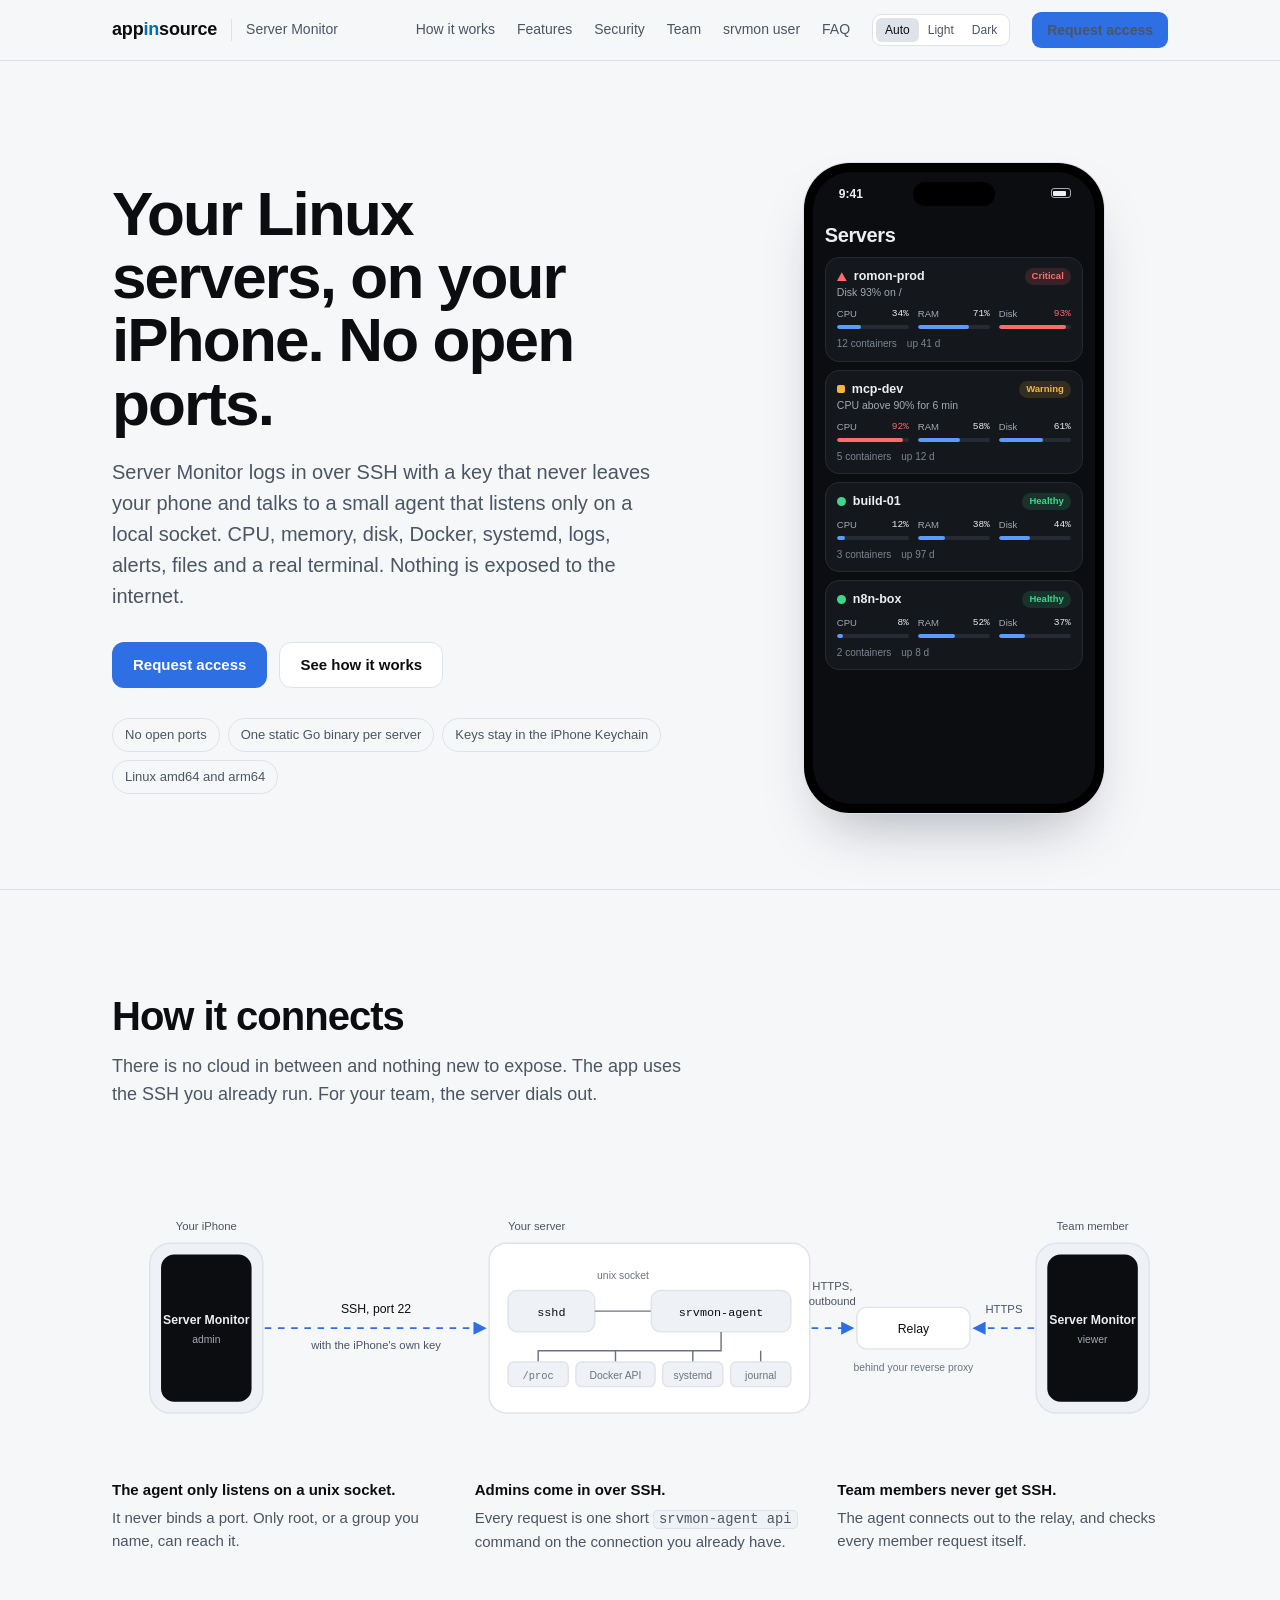
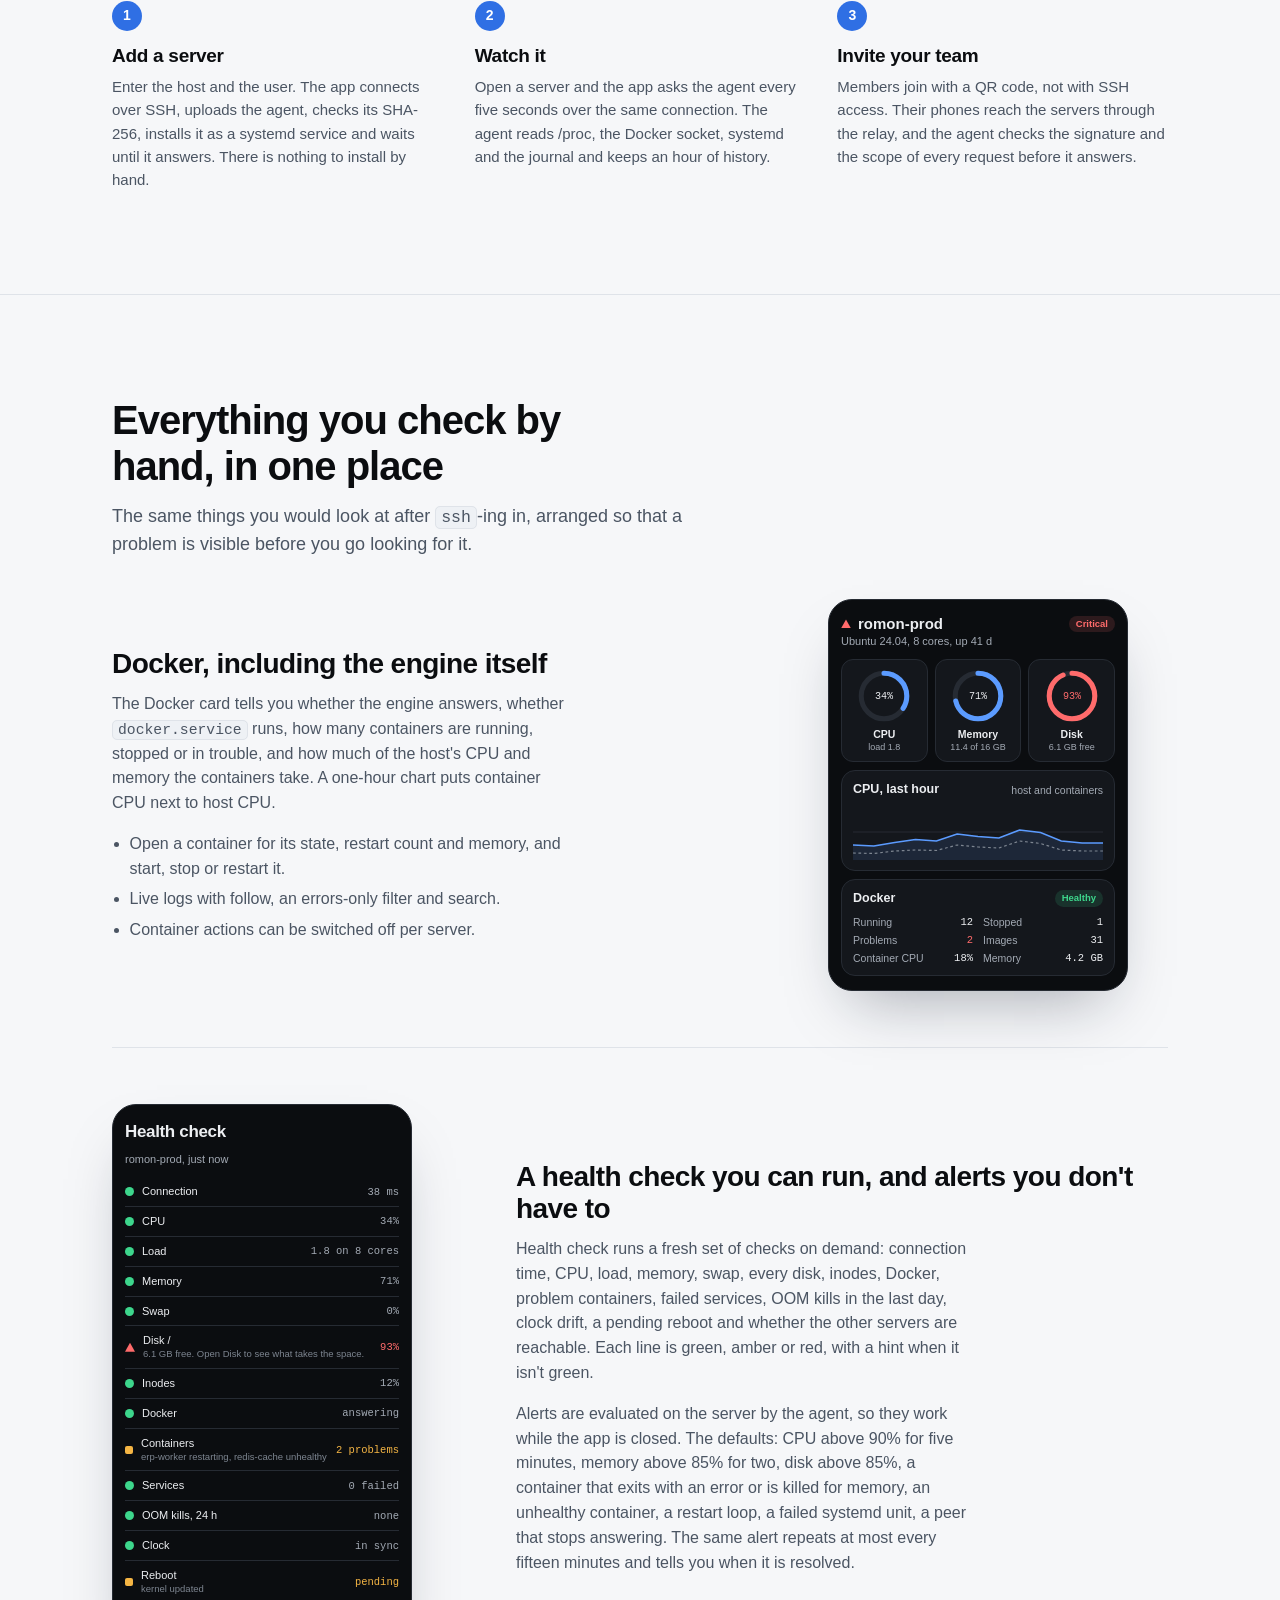
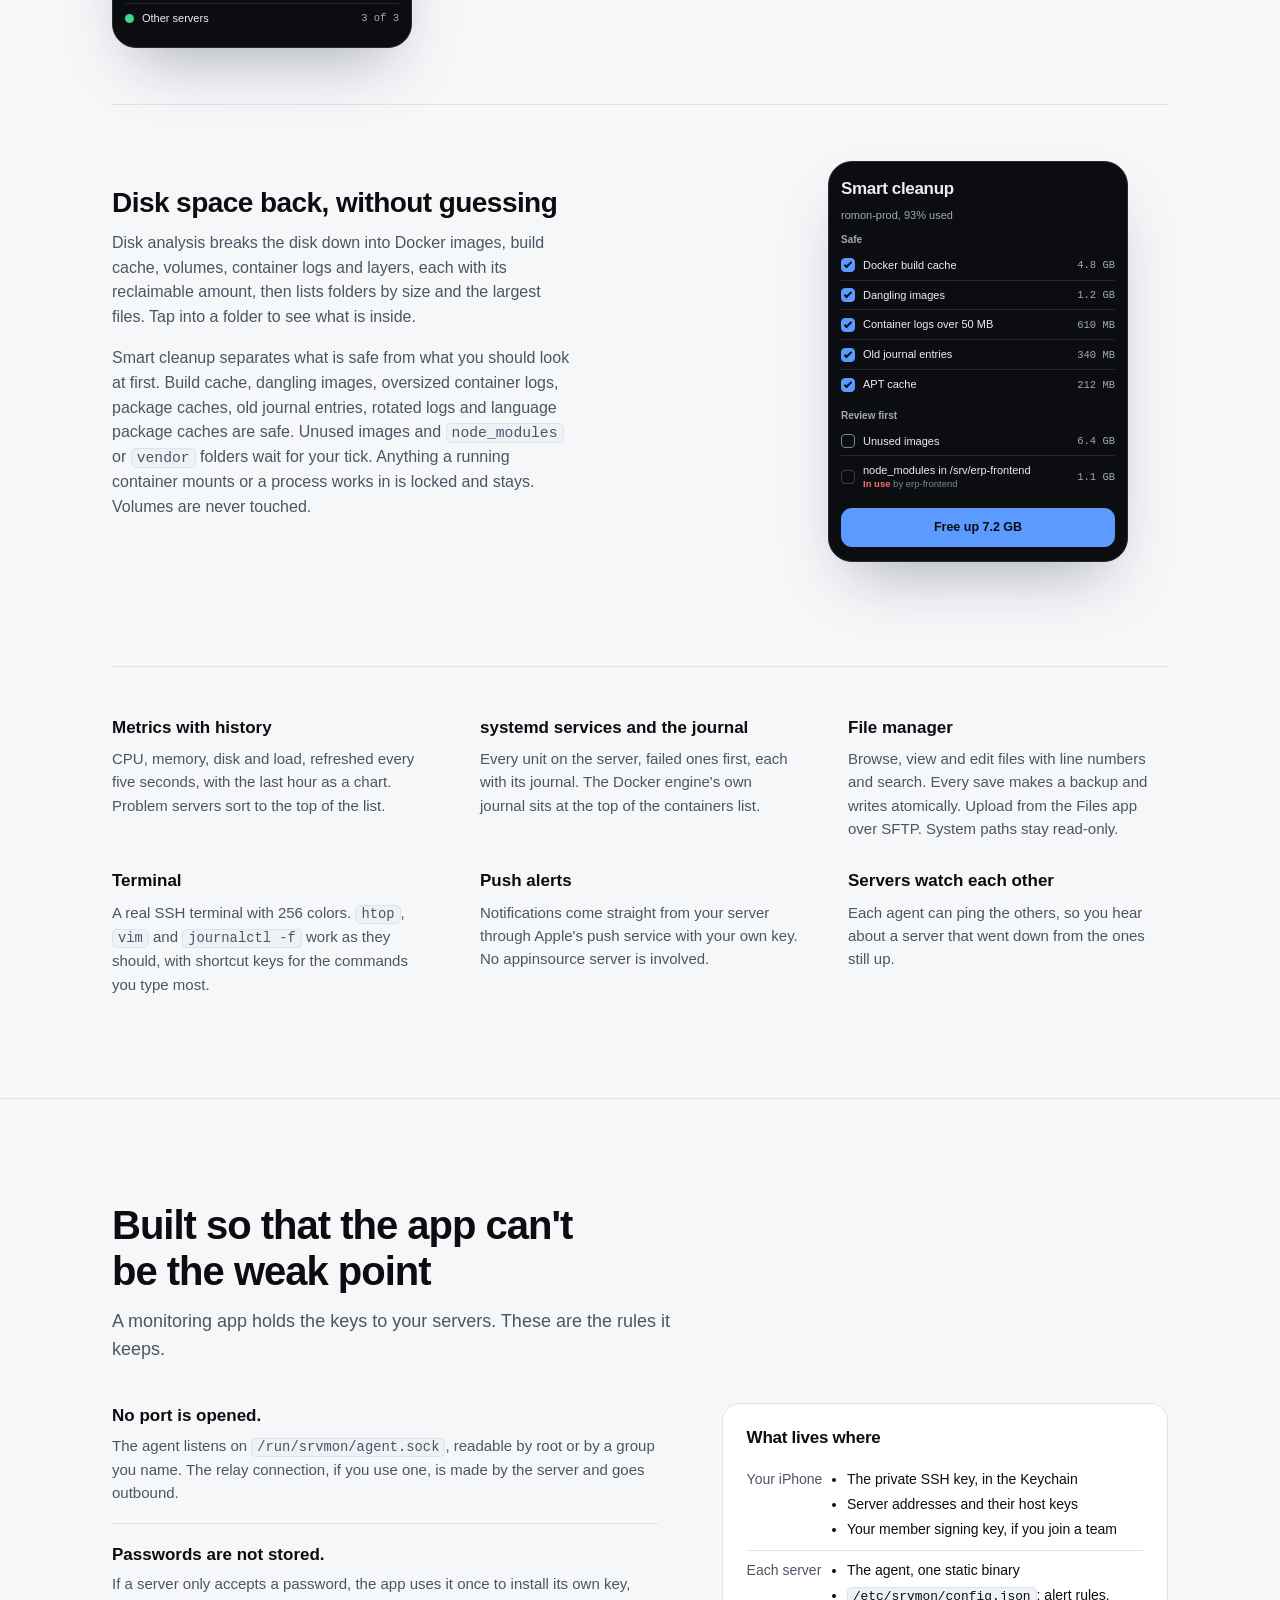
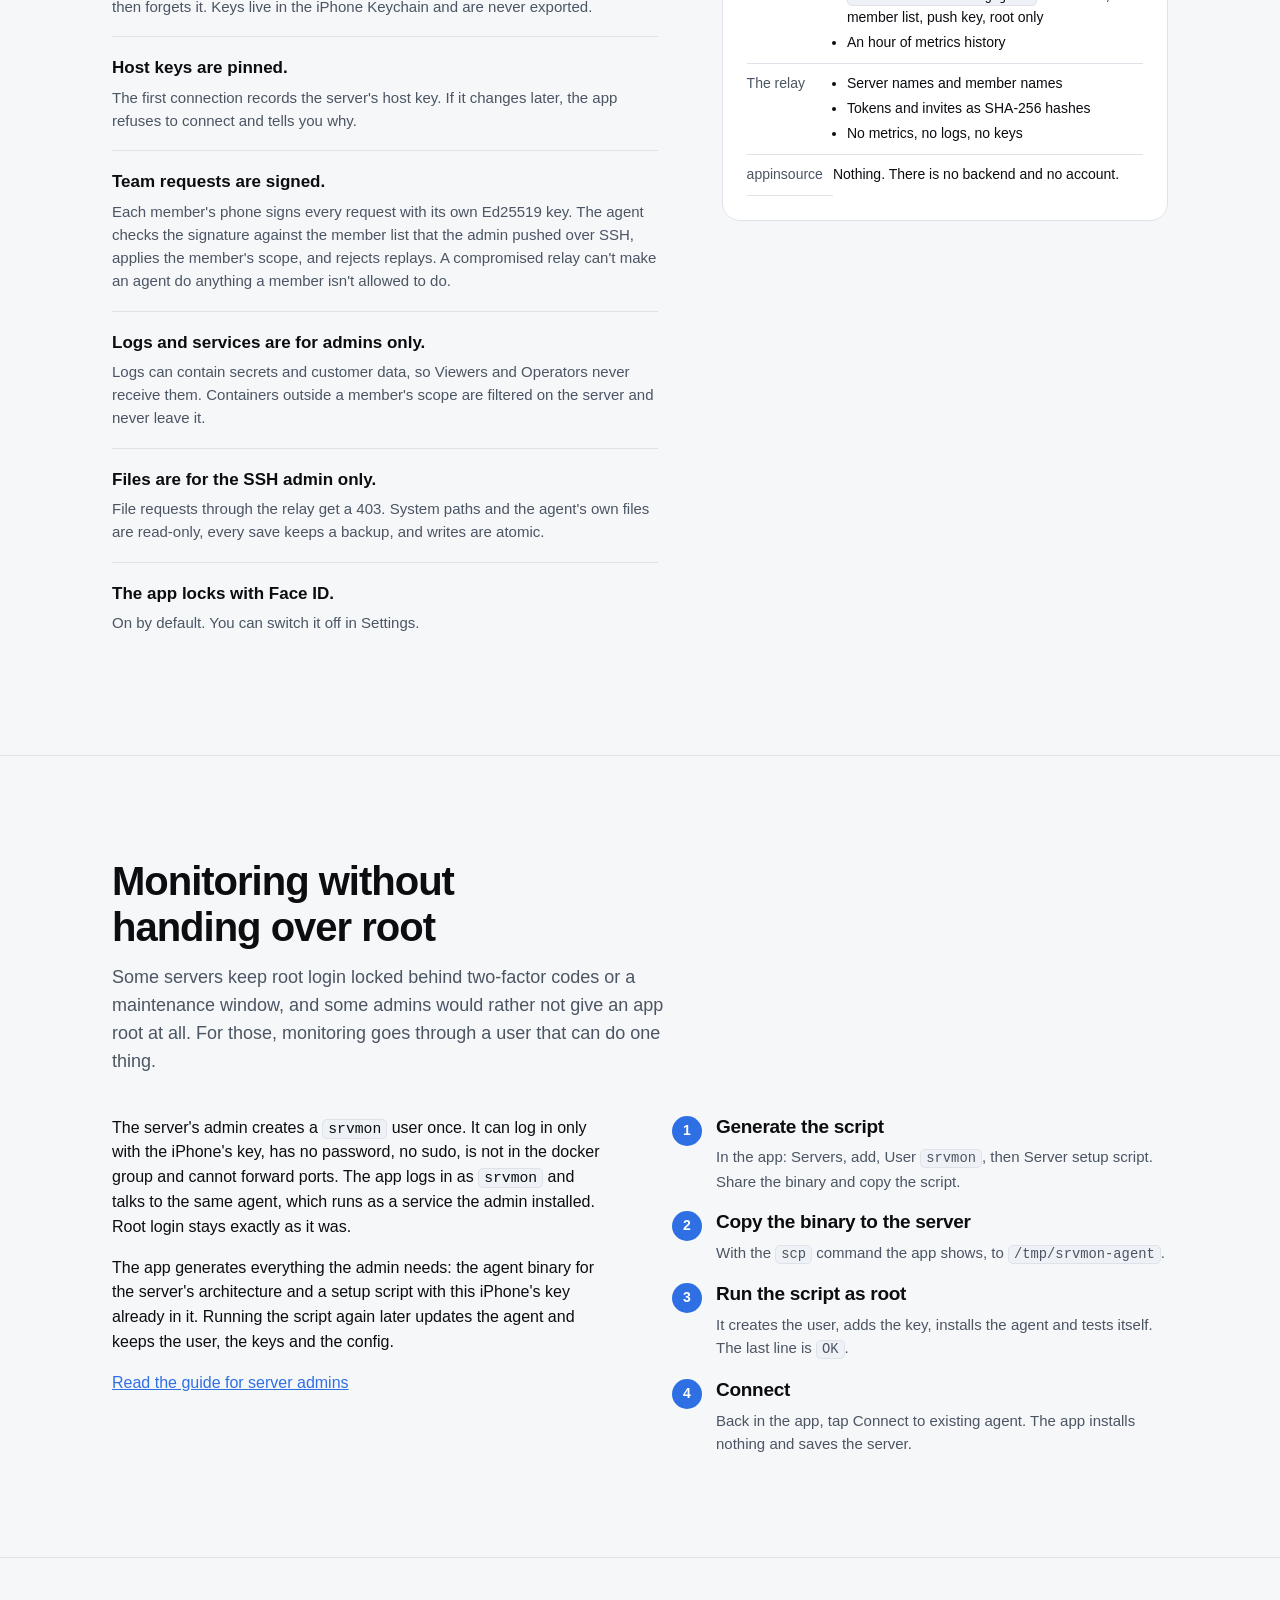
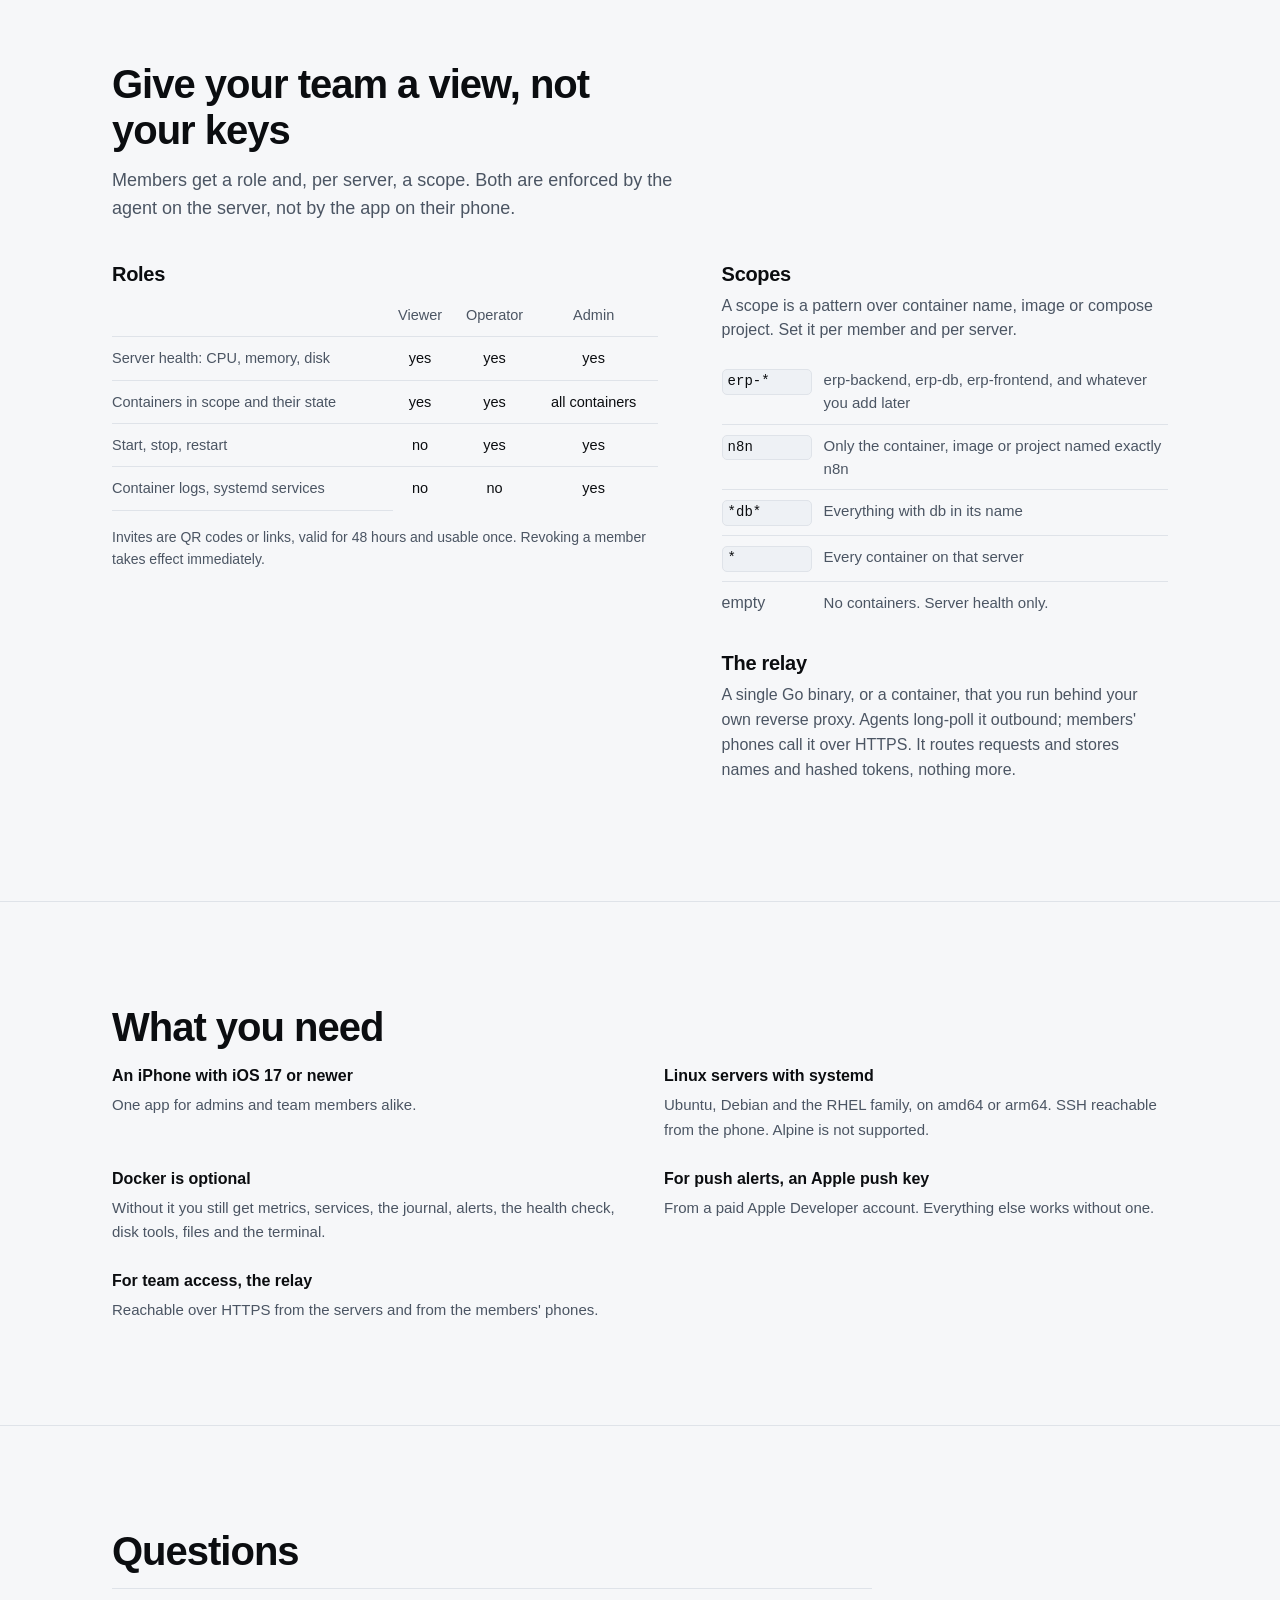
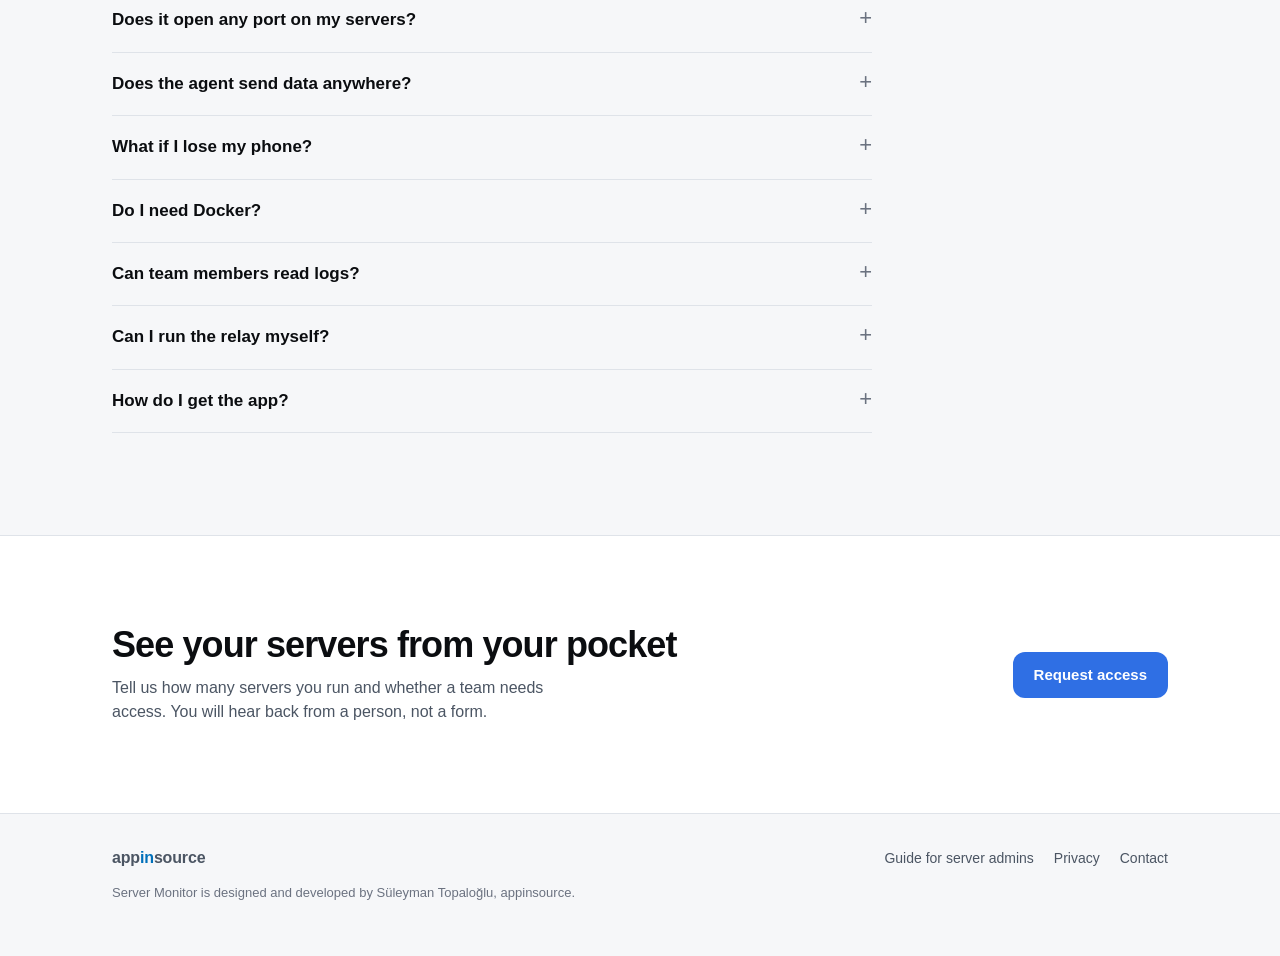
==== official/index.html @ 3b8ecddf "App: plan layer (Free / Trial / Pro) with feature gates and a Simulate switch; purchases off, so not" ====
<!doctype html>
<html lang="en">
<head>
<meta charset="utf-8">
<meta name="viewport" content="width=device-width, initial-scale=1">
<title>Server Monitor by appinsource</title>
<meta name="description" content="An iPhone app that watches your Linux servers over SSH: CPU, memory, disk, Docker, systemd, logs, alerts, files and a real terminal. The agent listens only on a local socket, so no port is opened.">
<link rel="canonical" href="https://monitor.appinsource.eu/">
<meta name="theme-color" content="#0B0D10" media="(prefers-color-scheme: dark)">
<meta name="theme-color" content="#F6F7F9" media="(prefers-color-scheme: light)">
<meta property="og:title" content="Server Monitor by appinsource">
<meta property="og:description" content="Your Linux servers, on your iPhone. No open ports.">
<meta property="og:type" content="website">
<meta property="og:url" content="https://monitor.appinsource.eu/">
<link rel="icon" href="assets/img/icon.svg" type="image/svg+xml">
<link rel="apple-touch-icon" href="assets/img/apple-touch-icon.png">
<link rel="stylesheet" href="assets/site.css">
<script>try{var t=localStorage.getItem('sm-theme');if(t==='light'||t==='dark'){document.documentElement.setAttribute('data-theme',t)}}catch(e){}</script>
</head>
<body>
<a class="skip" href="#main">Skip to content</a>

<header class="site-header">
  <div class="wrap">
    <a class="wordmark" href="./" aria-label="appinsource">app<span class="in">in</span>source</a>
    <span class="product">Server Monitor</span>
    <button class="menu-btn" type="button" aria-expanded="false" aria-controls="site-nav">Menu</button>
    <nav id="site-nav" class="nav" aria-label="Sections">
      <a href="#how">How it works</a>
      <a href="#features">Features</a>
      <a href="#security">Security</a>
      <a href="#team">Team</a>
      <a href="srvmon-user.html">srvmon user</a>
      <a href="#faq">FAQ</a>
      <div class="theme" role="group" aria-label="Theme">
        <button type="button" data-theme-set="" aria-pressed="true">Auto</button>
        <button type="button" data-theme-set="light" aria-pressed="false">Light</button>
        <button type="button" data-theme-set="dark" aria-pressed="false">Dark</button>
      </div>
      <a class="btn btn-primary btn-sm" href="mailto:developer@appinsource.eu?subject=Server%20Monitor%3A%20access%20request">Request access</a>
    </nav>
  </div>
</header>

<main id="main">

<section class="hero">
  <div class="wrap">
    <div>
      <h1>Your Linux servers, on your iPhone. No open ports.</h1>
      <p class="lead">Server Monitor logs in over SSH with a key that never leaves your phone and talks to a small agent that listens only on a local socket. CPU, memory, disk, Docker, systemd, logs, alerts, files and a real terminal. Nothing is exposed to the internet.</p>
      <div class="btn-row">
        <a class="btn btn-primary" href="mailto:developer@appinsource.eu?subject=Server%20Monitor%3A%20access%20request">Request access</a>
        <a class="btn btn-secondary" href="#how">See how it works</a>
      </div>
      <ul class="facts" aria-label="Key facts">
        <li>No open ports</li>
        <li>One static Go binary per server</li>
        <li>Keys stay in the iPhone Keychain</li>
        <li>Linux amd64 and arm64</li>
      </ul>
    </div>

    <div class="phone" role="img" aria-label="The Servers screen of the app: four server cards, each with a status, CPU, memory and disk bars and the number of containers. The card with a problem is at the top.">
      <div class="app">
        <span class="island"></span>
        <span class="clock">9:41</span>
        <span class="batt"></span>
        <div class="title">Servers</div>

        <div class="card">
          <div class="row"><span class="mark crit"></span><span class="name">romon-prod</span><span class="chip crit">Critical</span></div>
          <div class="row"><span class="sub">Disk 93% on /</span></div>
          <div class="bars">
            <div class="bar" style="--v:34"><b>CPU <span>34%</span></b><i></i></div>
            <div class="bar" style="--v:71"><b>RAM <span>71%</span></b><i></i></div>
            <div class="bar crit" style="--v:93"><b>Disk <span>93%</span></b><i></i></div>
          </div>
          <div class="foot"><span>12 containers</span><span>up 41 d</span></div>
        </div>

        <div class="card">
          <div class="row"><span class="mark warn"></span><span class="name">mcp-dev</span><span class="chip warn">Warning</span></div>
          <div class="row"><span class="sub">CPU above 90% for 6 min</span></div>
          <div class="bars">
            <div class="bar crit" style="--v:92"><b>CPU <span>92%</span></b><i></i></div>
            <div class="bar" style="--v:58"><b>RAM <span>58%</span></b><i></i></div>
            <div class="bar" style="--v:61"><b>Disk <span>61%</span></b><i></i></div>
          </div>
          <div class="foot"><span>5 containers</span><span>up 12 d</span></div>
        </div>

        <div class="card">
          <div class="row"><span class="mark ok"></span><span class="name">build-01</span><span class="chip ok">Healthy</span></div>
          <div class="bars">
            <div class="bar" style="--v:12"><b>CPU <span>12%</span></b><i></i></div>
            <div class="bar" style="--v:38"><b>RAM <span>38%</span></b><i></i></div>
            <div class="bar" style="--v:44"><b>Disk <span>44%</span></b><i></i></div>
          </div>
          <div class="foot"><span>3 containers</span><span>up 97 d</span></div>
        </div>

        <div class="card">
          <div class="row"><span class="mark ok"></span><span class="name">n8n-box</span><span class="chip ok">Healthy</span></div>
          <div class="bars">
            <div class="bar" style="--v:8"><b>CPU <span>8%</span></b><i></i></div>
            <div class="bar" style="--v:52"><b>RAM <span>52%</span></b><i></i></div>
            <div class="bar" style="--v:37"><b>Disk <span>37%</span></b><i></i></div>
          </div>
          <div class="foot"><span>2 containers</span><span>up 8 d</span></div>
        </div>
      </div>
    </div>
  </div>
</section>

<section class="section" id="how">
  <div class="wrap">
    <h2>How it connects</h2>
    <p class="intro">There is no cloud in between and nothing new to expose. The app uses the SSH you already run. For your team, the server dials out.</p>

    <div class="diagram-scroll">
      <svg class="diagram" viewBox="0 0 1120 320" role="img" aria-labelledby="diag-title diag-desc">
        <title id="diag-title">How Server Monitor connects</title>
        <desc id="diag-desc">Your iPhone reaches the server over SSH on port 22 using the iPhone's key. On the server, sshd runs the agent command, which talks to srvmon-agent over a unix socket. The agent reads /proc, the Docker API, systemd and the journal. For team members the agent connects outbound over HTTPS to a relay behind your reverse proxy, and the members' phones talk to the relay over HTTPS.</desc>
        <defs>
          <marker id="arr" viewBox="0 0 10 10" refX="9" refY="5" markerWidth="7" markerHeight="7" orient="auto-start-reverse"><path d="M0 0L10 5L0 10z" class="arrhead"/></marker>
        </defs>

        <text x="100" y="86" text-anchor="middle" class="t2">Your iPhone</text>
        <rect class="box inner" x="40" y="100" width="120" height="180" rx="22"/>
        <rect x="52" y="112" width="96" height="156" rx="14" fill="#0B0D10"/>
        <text x="100" y="186" text-anchor="middle" class="bold" fill="#ECEEF1" style="fill:#ECEEF1">Server Monitor</text>
        <text x="100" y="206" text-anchor="middle" class="t3" style="fill:#A3AAB4">admin</text>

        <line class="flow" x1="162" y1="190" x2="396" y2="190" marker-end="url(#arr)"/>
        <text x="280" y="174" text-anchor="middle">SSH, port 22</text>
        <text x="280" y="212" text-anchor="middle" class="t2">with the iPhone's own key</text>

        <text x="420" y="86" class="t2">Your server</text>
        <rect class="box" x="400" y="100" width="340" height="180" rx="18"/>
        <rect class="box inner" x="420" y="150" width="92" height="44" rx="10"/>
        <text x="466" y="177" text-anchor="middle" class="mono">sshd</text>
        <line class="wire" x1="512" y1="172" x2="572" y2="172"/>
        <text x="542" y="138" text-anchor="middle" class="t3">unix socket</text>
        <rect class="box inner" x="572" y="150" width="148" height="44" rx="10"/>
        <text x="646" y="177" text-anchor="middle" class="mono">srvmon-agent</text>
        <path class="wire" d="M646 194 V214 H452 V226 M534 214 V226 M616 214 V226 M688 214 V226"/>
        <rect class="box inner" x="420" y="226" width="64" height="26" rx="6"/>
        <text x="452" y="244" text-anchor="middle" class="t3 mono" style="font-size:11px">/proc</text>
        <rect class="box inner" x="492" y="226" width="84" height="26" rx="6"/>
        <text x="534" y="244" text-anchor="middle" class="t3" style="font-size:11px">Docker API</text>
        <rect class="box inner" x="584" y="226" width="64" height="26" rx="6"/>
        <text x="616" y="244" text-anchor="middle" class="t3" style="font-size:11px">systemd</text>
        <rect class="box inner" x="656" y="226" width="64" height="26" rx="6"/>
        <text x="688" y="244" text-anchor="middle" class="t3" style="font-size:11px">journal</text>

        <line class="flow" x1="742" y1="190" x2="786" y2="190" marker-end="url(#arr)"/>
        <text x="764" y="150" text-anchor="middle" class="t2">HTTPS,</text>
        <text x="764" y="166" text-anchor="middle" class="t2">outbound</text>

        <rect class="box" x="790" y="168" width="120" height="44" rx="10"/>
        <text x="850" y="195" text-anchor="middle">Relay</text>
        <text x="850" y="236" text-anchor="middle" class="t3">behind your reverse proxy</text>

        <line class="flow" x1="978" y1="190" x2="914" y2="190" marker-end="url(#arr)"/>
        <text x="946" y="174" text-anchor="middle" class="t2">HTTPS</text>

        <text x="1040" y="86" text-anchor="middle" class="t2">Team member</text>
        <rect class="box inner" x="980" y="100" width="120" height="180" rx="22"/>
        <rect x="992" y="112" width="96" height="156" rx="14" fill="#0B0D10"/>
        <text x="1040" y="186" text-anchor="middle" class="bold" style="fill:#ECEEF1">Server Monitor</text>
        <text x="1040" y="206" text-anchor="middle" class="t3" style="fill:#A3AAB4">viewer</text>
      </svg>
    </div>

    <div class="notes">
      <p><strong>The agent only listens on a unix socket.</strong> It never binds a port. Only root, or a group you name, can reach it.</p>
      <p><strong>Admins come in over SSH.</strong> Every request is one short <code>srvmon-agent api</code> command on the connection you already have.</p>
      <p><strong>Team members never get SSH.</strong> The agent connects out to the relay, and checks every member request itself.</p>
    </div>

    <ol class="steps">
      <li>
        <h3>Add a server</h3>
        <p>Enter the host and the user. The app connects over SSH, uploads the agent, checks its SHA-256, installs it as a systemd service and waits until it answers. There is nothing to install by hand.</p>
      </li>
      <li>
        <h3>Watch it</h3>
        <p>Open a server and the app asks the agent every five seconds over the same connection. The agent reads /proc, the Docker socket, systemd and the journal and keeps an hour of history.</p>
      </li>
      <li>
        <h3>Invite your team</h3>
        <p>Members join with a QR code, not with SSH access. Their phones reach the servers through the relay, and the agent checks the signature and the scope of every request before it answers.</p>
      </li>
    </ol>
  </div>
</section>

<section class="section" id="features">
  <div class="wrap">
    <h2>Everything you check by hand, in one place</h2>
    <p class="intro">The same things you would look at after <code>ssh</code>-ing in, arranged so that a problem is visible before you go looking for it.</p>

    <div class="feature">
      <div class="feature-text">
        <h3>Docker, including the engine itself</h3>
        <p>The Docker card tells you whether the engine answers, whether <code>docker.service</code> runs, how many containers are running, stopped or in trouble, and how much of the host's CPU and memory the containers take. A one-hour chart puts container CPU next to host CPU.</p>
        <ul>
          <li>Open a container for its state, restart count and memory, and start, stop or restart it.</li>
          <li>Live logs with follow, an errors-only filter and search.</li>
          <li>Container actions can be switched off per server.</li>
        </ul>
      </div>
      <div class="screen app" role="img" aria-label="A server screen: CPU, memory and disk gauges, a one-hour CPU chart, and the Docker card with running, stopped and problem counts.">
        <div class="row"><span class="mark crit"></span><span class="name" style="font-size:15px">romon-prod</span><span class="chip crit">Critical</span></div>
        <div class="subtitle">Ubuntu 24.04, 8 cores, up 41 d</div>
        <div class="gauges">
          <div class="gauge">
            <svg viewBox="0 0 64 64" aria-hidden="true"><circle class="track" cx="32" cy="32" r="27"/><circle class="val" cx="32" cy="32" r="27" stroke-dasharray="57.7 170"/><text x="32" y="36" text-anchor="middle">34%</text></svg>
            <div class="lbl">CPU</div><div class="sub">load 1.8</div>
          </div>
          <div class="gauge">
            <svg viewBox="0 0 64 64" aria-hidden="true"><circle class="track" cx="32" cy="32" r="27"/><circle class="val" cx="32" cy="32" r="27" stroke-dasharray="120.4 170"/><text x="32" y="36" text-anchor="middle">71%</text></svg>
            <div class="lbl">Memory</div><div class="sub">11.4 of 16 GB</div>
          </div>
          <div class="gauge crit">
            <svg viewBox="0 0 64 64" aria-hidden="true"><circle class="track" cx="32" cy="32" r="27"/><circle class="val" cx="32" cy="32" r="27" stroke-dasharray="157.8 170"/><text x="32" y="36" text-anchor="middle">93%</text></svg>
            <div class="lbl">Disk</div><div class="sub">6.1 GB free</div>
          </div>
        </div>
        <div class="card">
          <div class="row"><span class="name">CPU, last hour</span><span class="end sub">host and containers</span></div>
          <svg class="chart" viewBox="0 0 276 56" preserveAspectRatio="none" aria-hidden="true">
            <line class="grid" x1="0" y1="28" x2="276" y2="28"/>
            <polygon class="area" points="0,41 23,42 46,38.5 69,35.5 92,37 115,30 138,32.5 161,34 184,26 207,28.5 230,37 253,39 276,39 276,56 0,56"/>
            <polyline class="line" points="0,41 23,42 46,38.5 69,35.5 92,37 115,30 138,32.5 161,34 184,26 207,28.5 230,37 253,39 276,39"/>
            <polyline class="line2" points="0,49 23,49.5 46,47 69,46 92,46.5 115,41 138,43 161,44 184,37 207,39.5 230,46 253,47 276,47"/>
          </svg>
        </div>
        <div class="card">
          <div class="row"><span class="name">Docker</span><span class="chip ok">Healthy</span></div>
          <div class="kv">
            <div>Running <span>12</span></div><div>Stopped <span>1</span></div>
            <div>Problems <span style="color:#FF6B6B">2</span></div><div>Images <span>31</span></div>
            <div>Container CPU <span>18%</span></div><div>Memory <span>4.2 GB</span></div>
          </div>
        </div>
      </div>
    </div>

    <div class="feature">
      <div class="feature-text">
        <h3>A health check you can run, and alerts you don't have to</h3>
        <p>Health check runs a fresh set of checks on demand: connection time, CPU, load, memory, swap, every disk, inodes, Docker, problem containers, failed services, OOM kills in the last day, clock drift, a pending reboot and whether the other servers are reachable. Each line is green, amber or red, with a hint when it isn't green.</p>
        <p>Alerts are evaluated on the server by the agent, so they work while the app is closed. The defaults: CPU above 90% for five minutes, memory above 85% for two, disk above 85%, a container that exits with an error or is killed for memory, an unhealthy container, a restart loop, a failed systemd unit, a peer that stops answering. The same alert repeats at most every fifteen minutes and tells you when it is resolved.</p>
      </div>
      <div class="screen app" role="img" aria-label="The Health check screen: a list of checks with a status shape and a value on each line. Disk is red with a hint, Containers and Reboot are amber.">
        <div class="title" style="font-size:17px">Health check</div>
        <div class="subtitle">romon-prod, just now</div>
        <div class="list">
          <div class="item"><span class="mark ok"></span>Connection<span class="end">38 ms</span></div>
          <div class="item"><span class="mark ok"></span>CPU<span class="end">34%</span></div>
          <div class="item"><span class="mark ok"></span>Load<span class="end">1.8 on 8 cores</span></div>
          <div class="item"><span class="mark ok"></span>Memory<span class="end">71%</span></div>
          <div class="item"><span class="mark ok"></span>Swap<span class="end">0%</span></div>
          <div class="item"><span class="mark crit"></span><span>Disk /<span class="hint">6.1 GB free. Open Disk to see what takes the space.</span></span><span class="end" style="color:#FF6B6B">93%</span></div>
          <div class="item"><span class="mark ok"></span>Inodes<span class="end">12%</span></div>
          <div class="item"><span class="mark ok"></span>Docker<span class="end">answering</span></div>
          <div class="item"><span class="mark warn"></span><span>Containers<span class="hint">erp-worker restarting, redis-cache unhealthy</span></span><span class="end" style="color:#F5B544">2 problems</span></div>
          <div class="item"><span class="mark ok"></span>Services<span class="end">0 failed</span></div>
          <div class="item"><span class="mark ok"></span>OOM kills, 24 h<span class="end">none</span></div>
          <div class="item"><span class="mark ok"></span>Clock<span class="end">in sync</span></div>
          <div class="item"><span class="mark warn"></span><span>Reboot<span class="hint">kernel updated</span></span><span class="end" style="color:#F5B544">pending</span></div>
          <div class="item"><span class="mark ok"></span>Other servers<span class="end">3 of 3</span></div>
        </div>
      </div>
    </div>

    <div class="feature">
      <div class="feature-text">
        <h3>Disk space back, without guessing</h3>
        <p>Disk analysis breaks the disk down into Docker images, build cache, volumes, container logs and layers, each with its reclaimable amount, then lists folders by size and the largest files. Tap into a folder to see what is inside.</p>
        <p>Smart cleanup separates what is safe from what you should look at first. Build cache, dangling images, oversized container logs, package caches, old journal entries, rotated logs and language package caches are safe. Unused images and <code>node_modules</code> or <code>vendor</code> folders wait for your tick. Anything a running container mounts or a process works in is locked and stays. Volumes are never touched.</p>
      </div>
      <div class="screen app" role="img" aria-label="The Smart cleanup screen: a Safe group with ticked items and sizes, a Review first group with an unticked item and a locked folder marked In use, and a button that reads Free up 7.2 GB.">
        <div class="title" style="font-size:17px">Smart cleanup</div>
        <div class="subtitle">romon-prod, 93% used</div>
        <div class="group">Safe</div>
        <div class="list">
          <div class="item"><span class="check on"></span>Docker build cache<span class="end">4.8 GB</span></div>
          <div class="item"><span class="check on"></span>Dangling images<span class="end">1.2 GB</span></div>
          <div class="item"><span class="check on"></span>Container logs over 50 MB<span class="end">610 MB</span></div>
          <div class="item"><span class="check on"></span>Old journal entries<span class="end">340 MB</span></div>
          <div class="item"><span class="check on"></span>APT cache<span class="end">212 MB</span></div>
        </div>
        <div class="group">Review first</div>
        <div class="list">
          <div class="item"><span class="check"></span>Unused images<span class="end">6.4 GB</span></div>
          <div class="item"><span class="check" style="opacity:.4"></span><span>node_modules in /srv/erp-frontend<span class="hint"><span class="lock">In use</span> by erp-frontend</span></span><span class="end">1.1 GB</span></div>
        </div>
        <div class="primary">Free up 7.2 GB</div>
      </div>
    </div>

    <ul class="feature-list">
      <li><strong>Metrics with history</strong><p>CPU, memory, disk and load, refreshed every five seconds, with the last hour as a chart. Problem servers sort to the top of the list.</p></li>
      <li><strong>systemd services and the journal</strong><p>Every unit on the server, failed ones first, each with its journal. The Docker engine's own journal sits at the top of the containers list.</p></li>
      <li><strong>File manager</strong><p>Browse, view and edit files with line numbers and search. Every save makes a backup and writes atomically. Upload from the Files app over SFTP. System paths stay read-only.</p></li>
      <li><strong>Terminal</strong><p>A real SSH terminal with 256 colors. <code>htop</code>, <code>vim</code> and <code>journalctl -f</code> work as they should, with shortcut keys for the commands you type most.</p></li>
      <li><strong>Push alerts</strong><p>Notifications come straight from your server through Apple's push service with your own key. No appinsource server is involved.</p></li>
      <li><strong>Servers watch each other</strong><p>Each agent can ping the others, so you hear about a server that went down from the ones still up.</p></li>
    </ul>
  </div>
</section>

<section class="section" id="security">
  <div class="wrap">
    <h2>Built so that the app can't be the weak point</h2>
    <p class="intro">A monitoring app holds the keys to your servers. These are the rules it keeps.</p>

    <div class="two-col">
      <ul class="points">
        <li><strong>No port is opened.</strong><p>The agent listens on <code>/run/srvmon/agent.sock</code>, readable by root or by a group you name. The relay connection, if you use one, is made by the server and goes outbound.</p></li>
        <li><strong>Passwords are not stored.</strong><p>If a server only accepts a password, the app uses it once to install its own key, then forgets it. Keys live in the iPhone Keychain and are never exported.</p></li>
        <li><strong>Host keys are pinned.</strong><p>The first connection records the server's host key. If it changes later, the app refuses to connect and tells you why.</p></li>
        <li><strong>Team requests are signed.</strong><p>Each member's phone signs every request with its own Ed25519 key. The agent checks the signature against the member list that the admin pushed over SSH, applies the member's scope, and rejects replays. A compromised relay can't make an agent do anything a member isn't allowed to do.</p></li>
        <li><strong>Logs and services are for admins only.</strong><p>Logs can contain secrets and customer data, so Viewers and Operators never receive them. Containers outside a member's scope are filtered on the server and never leave it.</p></li>
        <li><strong>Files are for the SSH admin only.</strong><p>File requests through the relay get a 403. System paths and the agent's own files are read-only, every save keeps a backup, and writes are atomic.</p></li>
        <li><strong>The app locks with Face ID.</strong><p>On by default. You can switch it off in Settings.</p></li>
      </ul>

      <aside class="aside">
        <h3>What lives where</h3>
        <table>
          <tbody>
            <tr>
              <th scope="row">Your iPhone</th>
              <td><ul><li>The private SSH key, in the Keychain</li><li>Server addresses and their host keys</li><li>Your member signing key, if you join a team</li></ul></td>
            </tr>
            <tr>
              <th scope="row">Each server</th>
              <td><ul><li>The agent, one static binary</li><li><code>/etc/srvmon/config.json</code>: alert rules, member list, push key, root only</li><li>An hour of metrics history</li></ul></td>
            </tr>
            <tr>
              <th scope="row">The relay</th>
              <td><ul><li>Server names and member names</li><li>Tokens and invites as SHA-256 hashes</li><li>No metrics, no logs, no keys</li></ul></td>
            </tr>
            <tr>
              <th scope="row">appinsource</th>
              <td>Nothing. There is no backend and no account.</td>
            </tr>
          </tbody>
        </table>
      </aside>
    </div>
  </div>
</section>

<section class="section" id="srvmon">
  <div class="wrap">
    <h2>Monitoring without handing over root</h2>
    <p class="intro">Some servers keep root login locked behind two-factor codes or a maintenance window, and some admins would rather not give an app root at all. For those, monitoring goes through a user that can do one thing.</p>

    <div class="srvmon">
      <div>
        <p>The server's admin creates a <code>srvmon</code> user once. It can log in only with the iPhone's key, has no password, no sudo, is not in the docker group and cannot forward ports. The app logs in as <code>srvmon</code> and talks to the same agent, which runs as a service the admin installed. Root login stays exactly as it was.</p>
        <p>The app generates everything the admin needs: the agent binary for the server's architecture and a setup script with this iPhone's key already in it. Running the script again later updates the agent and keeps the user, the keys and the config.</p>
        <p><a href="srvmon-user.html">Read the guide for server admins</a></p>
      </div>
      <ol class="steps">
        <li><h3>Generate the script</h3><p>In the app: Servers, add, User <code>srvmon</code>, then Server setup script. Share the binary and copy the script.</p></li>
        <li><h3>Copy the binary to the server</h3><p>With the <code>scp</code> command the app shows, to <code>/tmp/srvmon-agent</code>.</p></li>
        <li><h3>Run the script as root</h3><p>It creates the user, adds the key, installs the agent and tests itself. The last line is <code>OK</code>.</p></li>
        <li><h3>Connect</h3><p>Back in the app, tap Connect to existing agent. The app installs nothing and saves the server.</p></li>
      </ol>
    </div>
  </div>
</section>

<section class="section" id="team">
  <div class="wrap">
    <h2>Give your team a view, not your keys</h2>
    <p class="intro">Members get a role and, per server, a scope. Both are enforced by the agent on the server, not by the app on their phone.</p>

    <div class="two-col">
      <div>
        <h3>Roles</h3>
        <div class="table-scroll">
          <table class="roles">
            <thead><tr><th scope="col"></th><th scope="col">Viewer</th><th scope="col">Operator</th><th scope="col">Admin</th></tr></thead>
            <tbody>
              <tr><th scope="row">Server health: CPU, memory, disk</th><td>yes</td><td>yes</td><td>yes</td></tr>
              <tr><th scope="row">Containers in scope and their state</th><td>yes</td><td>yes</td><td>all containers</td></tr>
              <tr><th scope="row">Start, stop, restart</th><td>no</td><td>yes</td><td>yes</td></tr>
              <tr><th scope="row">Container logs, systemd services</th><td>no</td><td>no</td><td>yes</td></tr>
            </tbody>
          </table>
        </div>
        <p class="small muted">Invites are QR codes or links, valid for 48 hours and usable once. Revoking a member takes effect immediately.</p>
      </div>
      <div>
        <h3>Scopes</h3>
        <p class="muted">A scope is a pattern over container name, image or compose project. Set it per member and per server.</p>
        <ul class="scopes">
          <li><code>erp-*</code><span>erp-backend, erp-db, erp-frontend, and whatever you add later</span></li>
          <li><code>n8n</code><span>Only the container, image or project named exactly n8n</span></li>
          <li><code>*db*</code><span>Everything with db in its name</span></li>
          <li><code>*</code><span>Every container on that server</span></li>
          <li><span class="muted">empty</span><span>No containers. Server health only.</span></li>
        </ul>
        <h3 style="margin-top:28px">The relay</h3>
        <p class="muted">A single Go binary, or a container, that you run behind your own reverse proxy. Agents long-poll it outbound; members' phones call it over HTTPS. It routes requests and stores names and hashed tokens, nothing more.</p>
      </div>
    </div>
  </div>
</section>

<section class="section" id="requirements">
  <div class="wrap">
    <h2>What you need</h2>
    <ul class="reqs">
      <li><strong>An iPhone with iOS 17 or newer</strong><span>One app for admins and team members alike.</span></li>
      <li><strong>Linux servers with systemd</strong><span>Ubuntu, Debian and the RHEL family, on amd64 or arm64. SSH reachable from the phone. Alpine is not supported.</span></li>
      <li><strong>Docker is optional</strong><span>Without it you still get metrics, services, the journal, alerts, the health check, disk tools, files and the terminal.</span></li>
      <li><strong>For push alerts, an Apple push key</strong><span>From a paid Apple Developer account. Everything else works without one.</span></li>
      <li><strong>For team access, the relay</strong><span>Reachable over HTTPS from the servers and from the members' phones.</span></li>
    </ul>
  </div>
</section>

<section class="section" id="faq">
  <div class="wrap">
    <h2>Questions</h2>
    <div class="faq">
      <details>
        <summary>Does it open any port on my servers?</summary>
        <p>No. The agent listens on a unix socket. The app comes in through SSH, which you already run. For team access the server connects out to the relay over HTTPS; nothing connects in.</p>
      </details>
      <details>
        <summary>Does the agent send data anywhere?</summary>
        <p>Only to your phone over your SSH session, and to the relay if you set one up. There is no appinsource backend, and this site has no analytics.</p>
      </details>
      <details>
        <summary>What if I lose my phone?</summary>
        <p>Remove its key from each server. On the server, one line does it: <code>sed -i '/server-monitor-ios/d' ~/.ssh/authorized_keys</code>. For a <code>srvmon</code> user, edit that user's <code>authorized_keys</code> instead. Team members are revoked from the app and lose access at once.</p>
      </details>
      <details>
        <summary>Do I need Docker?</summary>
        <p>No. The Docker card and the containers list simply stay empty. Everything else works.</p>
      </details>
      <details>
        <summary>Can team members read logs?</summary>
        <p>Only Admins. Viewers see server health and the containers in their scope. Operators can also start, stop and restart those containers.</p>
      </details>
      <details>
        <summary>Can I run the relay myself?</summary>
        <p>That is the only way it runs. It is a single Go binary or a Docker container behind your own reverse proxy, with a token you keep.</p>
      </details>
      <details>
        <summary>How do I get the app?</summary>
        <p>It is not on the App Store yet. Write to us and we will set it up with you on your iPhone.</p>
      </details>
    </div>
  </div>
</section>

</main>

<section class="cta">
  <div class="wrap">
    <div>
      <h2>See your servers from your pocket</h2>
      <p>Tell us how many servers you run and whether a team needs access. You will hear back from a person, not a form.</p>
    </div>
    <a class="btn btn-primary" href="mailto:developer@appinsource.eu?subject=Server%20Monitor%3A%20access%20request">Request access</a>
  </div>
</section>

<footer class="site-footer">
  <div class="wrap">
    <a class="wordmark" href="./" aria-label="appinsource">app<span class="in">in</span>source</a>
    <nav aria-label="Footer">
      <a href="srvmon-user.html">Guide for server admins</a>
      <a href="privacy.html">Privacy</a>
      <a href="mailto:developer@appinsource.eu">Contact</a>
    </nav>
    <p class="credit">Server Monitor is designed and developed by Süleyman Topaloğlu, appinsource.</p>
  </div>
</footer>

<script src="assets/site.js"></script>
</body>
</html>
---- official/assets/site.css ----
/* Server Monitor site. No build step, no external requests.
   Colors follow the app (ios/ServerMonitor/UI/Theme.swift); the brand blue follows Brand.swift. */

:root {
  --bg: #0B0D10;
  --surface: #14171C;
  --surface2: #1B1F26;
  --border: #262B33;
  --text: #ECEEF1;
  --text2: #A3AAB4;
  --text3: #7D8590;
  --accent: #5B9BFF;
  --on-accent: #0B0D10;
  --ok: #3DD68C;
  --warn: #F5B544;
  --crit: #FF6B6B;
  --log: #07080A;
  --brand: #009CDE;
  --shadow: 0 30px 60px -24px rgba(0, 0, 0, .7);

  --sans: -apple-system, BlinkMacSystemFont, "SF Pro Text", "Segoe UI", Roboto, "Helvetica Neue", Arial, sans-serif;
  --mono: ui-monospace, "SF Mono", Menlo, Consolas, "Liberation Mono", monospace;

  --r-card: 18px;
  --r-btn: 12px;
  --r-code: 8px;
  --wrap: 1120px;
  --gutter: clamp(16px, 4vw, 32px);
  color-scheme: dark;
}

@media (prefers-color-scheme: light) {
  :root:not([data-theme="dark"]) {
    --bg: #F6F7F9;
    --surface: #FFFFFF;
    --surface2: #EEF1F5;
    --border: #DFE3E9;
    --text: #0B0D10;
    --text2: #4B5563;
    --text3: #6B7280;
    --accent: #2F6FE4;
    --on-accent: #FFFFFF;
    --ok: #1A9E62;
    --warn: #B7791F;
    --crit: #D64545;
    --brand: #0070BA;
    --shadow: 0 30px 60px -24px rgba(15, 23, 42, .35);
    color-scheme: light;
  }
}

:root[data-theme="light"] {
  --bg: #F6F7F9;
  --surface: #FFFFFF;
  --surface2: #EEF1F5;
  --border: #DFE3E9;
  --text: #0B0D10;
  --text2: #4B5563;
  --text3: #6B7280;
  --accent: #2F6FE4;
  --on-accent: #FFFFFF;
  --ok: #1A9E62;
  --warn: #B7791F;
  --crit: #D64545;
  --brand: #0070BA;
  --shadow: 0 30px 60px -24px rgba(15, 23, 42, .35);
  color-scheme: light;
}

/* ---------- base ---------- */

*, *::before, *::after { box-sizing: border-box; }

html {
  -webkit-text-size-adjust: 100%;
  scroll-behavior: smooth;
  scroll-padding-top: 72px;
}

body {
  margin: 0;
  background: var(--bg);
  color: var(--text);
  font: 16px/1.55 var(--sans);
  -webkit-font-smoothing: antialiased;
}

h1, h2, h3, h4 { margin: 0; font-weight: 700; letter-spacing: -0.015em; line-height: 1.15; }
p { margin: 0 0 1em; }
a { color: var(--accent); }
strong { font-weight: 600; }
ul, ol { padding-left: 1.2em; }
li + li { margin-top: .35em; }

code { font-family: var(--mono); font-size: .92em; }
:not(pre) > code {
  background: var(--surface2);
  border: 1px solid var(--border);
  border-radius: 5px;
  padding: 1px 5px;
}

pre {
  position: relative;
  margin: 0 0 1em;
  padding: 14px 16px;
  background: var(--log);
  color: #ECEEF1;
  border: 1px solid var(--border);
  border-radius: var(--r-code);
  overflow: auto;
  font: 13px/1.55 var(--mono);
}
pre code { font-size: inherit; }

.copy-btn {
  position: absolute;
  top: 8px;
  right: 8px;
  font: 600 12px/1 var(--sans);
  color: #ECEEF1;
  background: rgba(255, 255, 255, .08);
  border: 1px solid rgba(255, 255, 255, .15);
  border-radius: 7px;
  padding: 6px 9px;
  cursor: pointer;
}
.copy-btn:hover { background: rgba(255, 255, 255, .14); }

table { width: 100%; border-collapse: collapse; font-size: 14.5px; }
th, td { padding: 10px 12px 10px 0; border-bottom: 1px solid var(--border); text-align: left; vertical-align: top; }
th { color: var(--text2); font-weight: 500; }
tbody tr:last-child td { border-bottom: 0; }
.table-scroll { overflow-x: auto; margin: 0 0 1em; }

:focus-visible { outline: 2px solid var(--accent); outline-offset: 3px; border-radius: 4px; }

.skip {
  position: absolute;
  left: 16px;
  top: -60px;
  z-index: 50;
  padding: 10px 14px;
  background: var(--accent);
  color: var(--on-accent);
  border-radius: var(--r-btn);
  font-weight: 600;
  text-decoration: none;
}
.skip:focus { top: 12px; }

.wrap { max-width: var(--wrap); margin-inline: auto; padding-inline: var(--gutter); }

/* ---------- header ---------- */

.site-header {
  position: sticky;
  top: 0;
  z-index: 20;
  background: color-mix(in srgb, var(--bg) 86%, transparent);
  -webkit-backdrop-filter: blur(14px);
  backdrop-filter: blur(14px);
  border-bottom: 1px solid var(--border);
}
.site-header .wrap { display: flex; align-items: center; gap: 14px; min-height: 60px; }

.wordmark {
  font-weight: 700;
  font-size: 18px;
  letter-spacing: -0.01em;
  color: var(--text);
  text-decoration: none;
  white-space: nowrap;
}
.wordmark .in { color: var(--brand); }

.product {
  color: var(--text2);
  font-size: 14px;
  padding-left: 14px;
  border-left: 1px solid var(--border);
  white-space: nowrap;
}

.nav { display: flex; align-items: center; gap: 22px; margin-left: auto; }
.nav > a { color: var(--text2); font-size: 14px; text-decoration: none; }
.nav > a:hover { color: var(--text); }

.theme { display: inline-flex; padding: 3px; border: 1px solid var(--border); border-radius: 9px; background: var(--surface); }
.theme button {
  font: 500 12px/1 var(--sans);
  color: var(--text2);
  background: none;
  border: 0;
  border-radius: 6px;
  padding: 6px 9px;
  cursor: pointer;
}
.theme button[aria-pressed="true"] { background: var(--border); color: var(--text); }

.menu-btn {
  display: none;
  margin-left: auto;
  font: 500 14px/1 var(--sans);
  color: var(--text);
  background: var(--surface);
  border: 1px solid var(--border);
  border-radius: 9px;
  padding: 9px 12px;
  cursor: pointer;
}

@media (max-width: 900px) {
  .menu-btn { display: inline-block; }
  .product { display: none; }
  .nav {
    display: none;
    position: absolute;
    left: 0;
    right: 0;
    top: 100%;
    flex-direction: column;
    align-items: stretch;
    gap: 4px;
    padding: 12px var(--gutter) 16px;
    background: var(--bg);
    border-bottom: 1px solid var(--border);
  }
  .nav.open { display: flex; }
  .nav > a { padding: 10px 0; font-size: 16px; }
  .theme { align-self: flex-start; margin-top: 6px; }
  .nav .btn { margin-top: 8px; }
}

/* ---------- buttons ---------- */

.btn {
  display: inline-flex;
  align-items: center;
  justify-content: center;
  gap: 8px;
  min-height: 46px;
  padding: 0 20px;
  border-radius: var(--r-btn);
  border: 1px solid transparent;
  font: 600 15px/1 var(--sans);
  text-decoration: none;
  cursor: pointer;
  white-space: nowrap;
}
.btn-primary { background: var(--accent); color: var(--on-accent); }
.btn-primary:hover { filter: brightness(1.07); }
.btn-secondary { background: var(--surface); color: var(--text); border-color: var(--border); }
.btn-secondary:hover { border-color: var(--text3); }
.btn-sm { min-height: 36px; padding: 0 14px; font-size: 13px; border-radius: 9px; }
.btn-row { display: flex; flex-wrap: wrap; gap: 12px; }

/* ---------- hero ---------- */

.hero { padding-block: clamp(48px, 8vw, 104px) clamp(40px, 6vw, 80px); }
.hero .wrap { display: grid; gap: 48px; align-items: center; }
@media (min-width: 900px) { .hero .wrap { grid-template-columns: 1.15fr .85fr; } }

.hero h1 {
  font-size: clamp(38px, 5.4vw, 62px);
  line-height: 1.02;
  letter-spacing: -0.03em;
  max-width: 15ch;
  margin-bottom: 22px;
}
.hero .lead {
  font-size: clamp(17px, 1.7vw, 20px);
  color: var(--text2);
  max-width: 50ch;
  margin-bottom: 30px;
}

.facts { display: flex; flex-wrap: wrap; gap: 8px; margin: 30px 0 0; padding: 0; list-style: none; }
.facts li {
  font-size: 13px;
  color: var(--text2);
  padding: 6px 12px;
  border: 1px solid var(--border);
  border-radius: 999px;
}
.facts li + li { margin-top: 0; }

/* ---------- app mocks (always the app's dark look) ---------- */

.app {
  --bg: #0B0D10;
  --surface: #14171C;
  --surface2: #1B1F26;
  --border: #262B33;
  --text: #ECEEF1;
  --text2: #A3AAB4;
  --text3: #7D8590;
  --accent: #5B9BFF;
  --ok: #3DD68C;
  --warn: #F5B544;
  --crit: #FF6B6B;
  --log: #07080A;
  color: var(--text);
  background: var(--bg);
  font-size: 11.5px;
  line-height: 1.35;
  -webkit-user-select: none;
  user-select: none;
}

.phone {
  width: 300px;
  max-width: 100%;
  aspect-ratio: 390 / 844;
  margin-inline: auto;
  padding: 9px;
  border-radius: 46px;
  background: #000;
  box-shadow: 0 0 0 1px var(--border), var(--shadow);
}
.phone .app {
  position: relative;
  height: 100%;
  border-radius: 38px;
  overflow: hidden;
  padding: 48px 12px 12px;
}
.phone .island {
  position: absolute;
  top: 10px;
  left: 50%;
  width: 82px;
  height: 24px;
  transform: translateX(-50%);
  border-radius: 999px;
  background: #000;
}
.phone .clock { position: absolute; top: 14px; left: 26px; font-weight: 600; font-size: 12px; }
.phone .batt {
  position: absolute;
  top: 16px;
  right: 24px;
  width: 20px;
  height: 10px;
  border: 1.5px solid var(--text2);
  border-radius: 3px;
}
.phone .batt::after { content: ""; position: absolute; inset: 1.5px; right: 4px; background: var(--text); border-radius: 1px; }

.screen {
  width: 300px;
  max-width: 100%;
  margin-inline: auto;
  border-radius: 24px;
  border: 1px solid var(--border);
  padding: 14px 12px;
  box-shadow: var(--shadow);
}

.app .title { font-size: 20px; font-weight: 700; letter-spacing: -0.02em; margin: 2px 0 8px; }
.app .subtitle { font-size: 11px; color: var(--text2); margin-bottom: 10px; }

.app .card {
  background: var(--surface);
  border: 1px solid var(--border);
  border-radius: 14px;
  padding: 10px 11px;
}
.app .card + .card { margin-top: 8px; }

.row { display: flex; align-items: center; gap: 7px; }
.row .name { font-weight: 600; font-size: 12.5px; }
.row .sub { color: var(--text2); font-size: 10.5px; }
.row .end { margin-left: auto; }

.chip {
  margin-left: auto;
  font-size: 9.5px;
  font-weight: 600;
  padding: 2px 7px;
  border-radius: 999px;
  white-space: nowrap;
}
.chip.ok { color: var(--ok); background: rgba(61, 214, 140, .14); }
.chip.warn { color: var(--warn); background: rgba(245, 181, 68, .14); }
.chip.crit { color: var(--crit); background: rgba(255, 107, 107, .14); }
.chip.muted { color: var(--text2); background: rgba(163, 170, 180, .14); }

/* Shape differs per level so status is never told by color alone (as in the app). */
.mark { display: inline-block; flex: none; width: 9px; height: 9px; }
.mark.ok { border-radius: 50%; background: var(--ok); }
.mark.warn { width: 8px; height: 8px; border-radius: 2px; background: var(--warn); }
.mark.crit { width: 10px; background: var(--crit); clip-path: polygon(50% 0, 100% 100%, 0 100%); }
.mark.unknown { border-radius: 50%; border: 1.5px solid var(--text2); }

.bars { display: grid; grid-template-columns: repeat(3, 1fr); gap: 9px; margin-top: 9px; }
.bar { --v: 50; }
.bar b { display: flex; justify-content: space-between; font-weight: 400; font-size: 9.5px; color: var(--text2); }
.bar b span { font-family: var(--mono); color: var(--text); }
.bar i { display: block; position: relative; height: 4px; margin-top: 4px; border-radius: 2px; background: var(--border); overflow: hidden; }
.bar i::after { content: ""; position: absolute; inset: 0; width: calc(var(--v) * 1%); border-radius: 2px; background: var(--accent); }
.bar.warn i::after { background: var(--warn); }
.bar.warn b span { color: var(--warn); }
.bar.crit i::after { background: var(--crit); }
.bar.crit b span { color: var(--crit); }

.foot { display: flex; gap: 10px; margin-top: 8px; font-size: 10px; color: var(--text3); }

.gauges { display: grid; grid-template-columns: repeat(3, 1fr); gap: 7px; margin-bottom: 8px; }
.gauge {
  text-align: center;
  padding: 9px 4px 8px;
  background: var(--surface);
  border: 1px solid var(--border);
  border-radius: 12px;
}
.gauge svg { width: 54px; height: 54px; display: block; margin: 0 auto 4px; }
.gauge .track { fill: none; stroke: var(--border); stroke-width: 6; }
.gauge .val { fill: none; stroke: var(--accent); stroke-width: 6; stroke-linecap: round; transform: rotate(-90deg); transform-origin: 50% 50%; }
.gauge.warn .val { stroke: var(--warn); }
.gauge.crit .val { stroke: var(--crit); }
.gauge text { fill: var(--text); font: 500 12px var(--mono); }
.gauge.crit text { fill: var(--crit); }
.gauge .lbl { font-size: 10.5px; font-weight: 600; }
.gauge .sub { font-size: 9px; color: var(--text2); }

.chart { display: block; width: 100%; height: 56px; margin-top: 6px; }
.chart .grid { stroke: var(--border); stroke-width: 1; }
.chart .line { fill: none; stroke: var(--accent); stroke-width: 1.5; stroke-linejoin: round; }
.chart .area { fill: var(--accent); opacity: .12; }
.chart .line2 { fill: none; stroke: var(--text3); stroke-width: 1.2; stroke-dasharray: 3 3; }

.kv { display: grid; grid-template-columns: 1fr 1fr; gap: 4px 10px; margin-top: 8px; font-size: 10.5px; }
.kv div { display: flex; justify-content: space-between; color: var(--text2); }
.kv span { font-family: var(--mono); color: var(--text); }

.list .item { display: flex; align-items: center; gap: 8px; padding: 7px 0; border-bottom: 1px solid var(--border); font-size: 11px; }
.list .item:last-child { border-bottom: 0; }
.list .item .end { margin-left: auto; font-family: var(--mono); font-size: 10.5px; color: var(--text2); }
.list .item .hint { display: block; font-size: 9.5px; color: var(--text3); }

.group { font-size: 10px; font-weight: 600; color: var(--text2); margin: 10px 0 4px; }
.check { width: 14px; height: 14px; flex: none; border-radius: 4px; border: 1.5px solid var(--text3); }
.check.on { background: var(--accent); border-color: var(--accent); position: relative; }
.check.on::after { content: ""; position: absolute; left: 4px; top: 1px; width: 4px; height: 8px; border: solid #0B0D10; border-width: 0 2px 2px 0; transform: rotate(45deg); }
.lock { font-size: 9.5px; color: var(--crit); font-weight: 600; }

.app .primary {
  margin-top: 10px;
  text-align: center;
  padding: 11px;
  border-radius: 11px;
  background: var(--accent);
  color: #0B0D10;
  font-weight: 600;
  font-size: 12.5px;
}

/* ---------- sections ---------- */

.section { padding-block: clamp(56px, 8vw, 104px); border-top: 1px solid var(--border); }
.section h2 {
  font-size: clamp(28px, 3.4vw, 40px);
  letter-spacing: -0.025em;
  max-width: 22ch;
  margin-bottom: 14px;
}
.section .intro { font-size: 18px; color: var(--text2); max-width: 58ch; margin-bottom: 40px; }
.section h3 { font-size: 20px; margin-bottom: 8px; }
.muted { color: var(--text2); }
.small { font-size: 14px; }

/* How it works */

.diagram-scroll { overflow-x: auto; margin: 0 calc(-1 * var(--gutter)); padding: 0 var(--gutter); }
.diagram { display: block; width: 100%; min-width: 860px; height: auto; }
.diagram text { fill: var(--text); font-family: var(--sans); font-size: 13px; }
.diagram .t2 { fill: var(--text2); font-size: 12px; }
.diagram .t3 { fill: var(--text3); font-size: 11px; }
.diagram .mono { font-family: var(--mono); font-size: 12.5px; }
.diagram .bold { font-weight: 600; }
.diagram .box { fill: var(--surface); stroke: var(--border); stroke-width: 1.5; }
.diagram .inner { fill: var(--surface2); }
.diagram .wire { fill: none; stroke: var(--text3); stroke-width: 1.5; }
.diagram .flow { fill: none; stroke: var(--accent); stroke-width: 2; stroke-dasharray: 7 7; animation: flow 1.4s linear infinite; }
.diagram .flow.rev { animation-direction: reverse; }
.diagram .arrhead { fill: var(--accent); }
@keyframes flow { to { stroke-dashoffset: -14; } }
@media (prefers-reduced-motion: reduce) { .diagram .flow { animation: none; } }

.notes { display: grid; gap: 20px; margin-top: 28px; }
@media (min-width: 760px) { .notes { grid-template-columns: repeat(3, 1fr); gap: 32px; } }
.notes p { margin: 0; color: var(--text2); font-size: 15px; }
.notes strong { color: var(--text); display: block; margin-bottom: 4px; }

.steps { display: grid; gap: 24px; margin: 48px 0 0; padding: 0; list-style: none; counter-reset: step; }
@media (min-width: 760px) { .steps { grid-template-columns: repeat(3, 1fr); gap: 32px; } }
.steps li { position: relative; padding-top: 44px; margin: 0; }
.steps li::before {
  counter-increment: step;
  content: counter(step);
  position: absolute;
  top: 0;
  left: 0;
  width: 30px;
  height: 30px;
  border-radius: 50%;
  background: var(--accent);
  color: var(--on-accent);
  font-weight: 700;
  font-size: 14px;
  display: grid;
  place-items: center;
}
.steps h3 { font-size: 19px; margin-bottom: 8px; }
.steps p { color: var(--text2); font-size: 15px; margin: 0; }

/* Features */

.feature { display: grid; gap: 32px; align-items: center; padding: 40px 0; border-top: 1px solid var(--border); }
.feature:first-of-type { border-top: 0; padding-top: 0; }
@media (min-width: 860px) {
  .feature { grid-template-columns: 1fr 340px; gap: 64px; padding: 56px 0; }
  .feature:nth-of-type(even) { grid-template-columns: 340px 1fr; }
  .feature:nth-of-type(even) .feature-text { order: 2; }
}
.feature h3 { font-size: clamp(22px, 2.4vw, 28px); letter-spacing: -0.02em; margin-bottom: 12px; }
.feature p { color: var(--text2); max-width: 52ch; }
.feature ul { color: var(--text2); max-width: 52ch; padding-left: 1.1em; margin: 0; }
.feature .screen { margin-inline: 0; }
@media (max-width: 859px) { .feature .screen { margin-inline: auto; } }

.feature-list { display: grid; gap: 28px 48px; margin: 48px 0 0; padding-top: 48px; border-top: 1px solid var(--border); }
@media (min-width: 700px) { .feature-list { grid-template-columns: 1fr 1fr; } }
@media (min-width: 1000px) { .feature-list { grid-template-columns: 1fr 1fr 1fr; } }
.feature-list { list-style: none; padding-left: 0; }
.feature-list li { margin: 0; }
.feature-list strong { display: block; font-weight: 600; font-size: 17px; margin-bottom: 6px; }
.feature-list p { margin: 0; color: var(--text2); font-size: 15px; }

/* Security */

.two-col { display: grid; gap: 40px; }
@media (min-width: 900px) { .two-col { grid-template-columns: 1.1fr .9fr; gap: 64px; } }
.points { margin: 0; padding: 0; list-style: none; }
.points li { padding: 18px 0; border-top: 1px solid var(--border); margin: 0; }
.points li:first-child { border-top: 0; padding-top: 0; }
.points strong { display: block; font-size: 17px; margin-bottom: 4px; }
.points p { margin: 0; color: var(--text2); font-size: 15px; }

.aside {
  background: var(--surface);
  border: 1px solid var(--border);
  border-radius: var(--r-card);
  padding: 24px;
  align-self: start;
  position: sticky;
  top: 80px;
}
.aside h3 { font-size: 17px; margin-bottom: 12px; }
.aside table { font-size: 14px; }
.aside th, .aside td { padding: 9px 10px 9px 0; }
.aside td ul { padding-left: 1em; margin: 0; }
.aside td li + li { margin-top: .25em; }

/* srvmon */

.srvmon { display: grid; gap: 32px; }
@media (min-width: 900px) { .srvmon { grid-template-columns: 1fr 1fr; gap: 64px; } }
.srvmon .steps { margin-top: 0; grid-template-columns: 1fr; gap: 18px; }
.srvmon .steps li { padding-top: 0; padding-left: 44px; }
.srvmon .steps p { font-size: 15px; }

/* Team */

.roles td:not(:first-child), .roles th:not(:first-child) { text-align: center; }
.scopes { margin: 0; padding: 0; list-style: none; }
.scopes li { display: grid; grid-template-columns: 90px 1fr; gap: 12px; padding: 9px 0; border-top: 1px solid var(--border); margin: 0; align-items: baseline; }
.scopes li:first-child { border-top: 0; }
.scopes code { font-size: 14px; }
.scopes li > span:last-child { color: var(--text2); font-size: 15px; }

/* Requirements */

.reqs { display: grid; gap: 24px 48px; margin: 0; padding: 0; list-style: none; }
@media (min-width: 760px) { .reqs { grid-template-columns: 1fr 1fr; } }
.reqs li { margin: 0; }
.reqs strong { display: block; margin-bottom: 4px; }
.reqs span { color: var(--text2); font-size: 15px; }

/* FAQ */

.faq { max-width: 760px; }
.faq details { border-top: 1px solid var(--border); }
.faq details:last-child { border-bottom: 1px solid var(--border); }
.faq summary {
  display: flex;
  justify-content: space-between;
  align-items: baseline;
  gap: 16px;
  padding: 18px 0;
  font-weight: 600;
  font-size: 17px;
  cursor: pointer;
  list-style: none;
}
.faq summary::-webkit-details-marker { display: none; }
.faq summary::after { content: "+"; color: var(--text3); font-weight: 400; font-size: 22px; line-height: 1; flex: none; }
.faq details[open] summary::after { content: "–"; }
.faq details p { margin: 0 0 18px; color: var(--text2); max-width: 62ch; }

/* CTA band */

.cta { background: var(--surface); border-top: 1px solid var(--border); padding-block: clamp(48px, 7vw, 88px); }
.cta .wrap { display: grid; gap: 24px; align-items: center; }
@media (min-width: 860px) { .cta .wrap { grid-template-columns: 1fr auto; gap: 48px; } }
.cta h2 { font-size: clamp(26px, 3vw, 36px); letter-spacing: -0.025em; margin-bottom: 10px; }
.cta p { color: var(--text2); margin: 0; max-width: 54ch; }

/* Footer */

.site-footer { border-top: 1px solid var(--border); padding: 32px 0 40px; font-size: 14px; color: var(--text2); }
.site-footer .wrap { display: flex; flex-wrap: wrap; gap: 12px 28px; align-items: center; }
.site-footer .wordmark { font-size: 16px; }
.site-footer nav { display: flex; gap: 20px; margin-left: auto; }
.site-footer a { color: var(--text2); text-decoration: none; }
.site-footer a:hover { color: var(--text); }
.site-footer .credit { flex-basis: 100%; color: var(--text3); font-size: 13px; }

/* ---------- document pages (guide, privacy) ---------- */

.doc { max-width: 760px; padding-block: clamp(40px, 6vw, 72px) clamp(56px, 8vw, 104px); }
.doc h1 { font-size: clamp(32px, 4.2vw, 46px); letter-spacing: -0.03em; margin-bottom: 16px; }
.doc .lead { font-size: 18px; color: var(--text2); margin-bottom: 36px; }
.doc h2 { font-size: 24px; letter-spacing: -0.02em; margin: 44px 0 12px; }
.doc h3 { font-size: 18px; margin: 28px 0 8px; }
.doc p, .doc li { color: var(--text); }
.doc ol li, .doc ul li { margin-bottom: .5em; }
.doc table { font-size: 14px; }
.doc .back { display: inline-block; margin-bottom: 24px; font-size: 14px; color: var(--text2); text-decoration: none; }
.doc .back:hover { color: var(--text); }
.doc .callout {
  background: var(--surface);
  border: 1px solid var(--border);
  border-left: 3px solid var(--warn);
  border-radius: var(--r-code);
  padding: 14px 16px;
  margin: 0 0 1em;
}
.doc .callout p:last-child { margin: 0; }

@media print {
  .site-header, .skip, .copy-btn, .cta { display: none; }
  body { background: #fff; color: #000; }
}
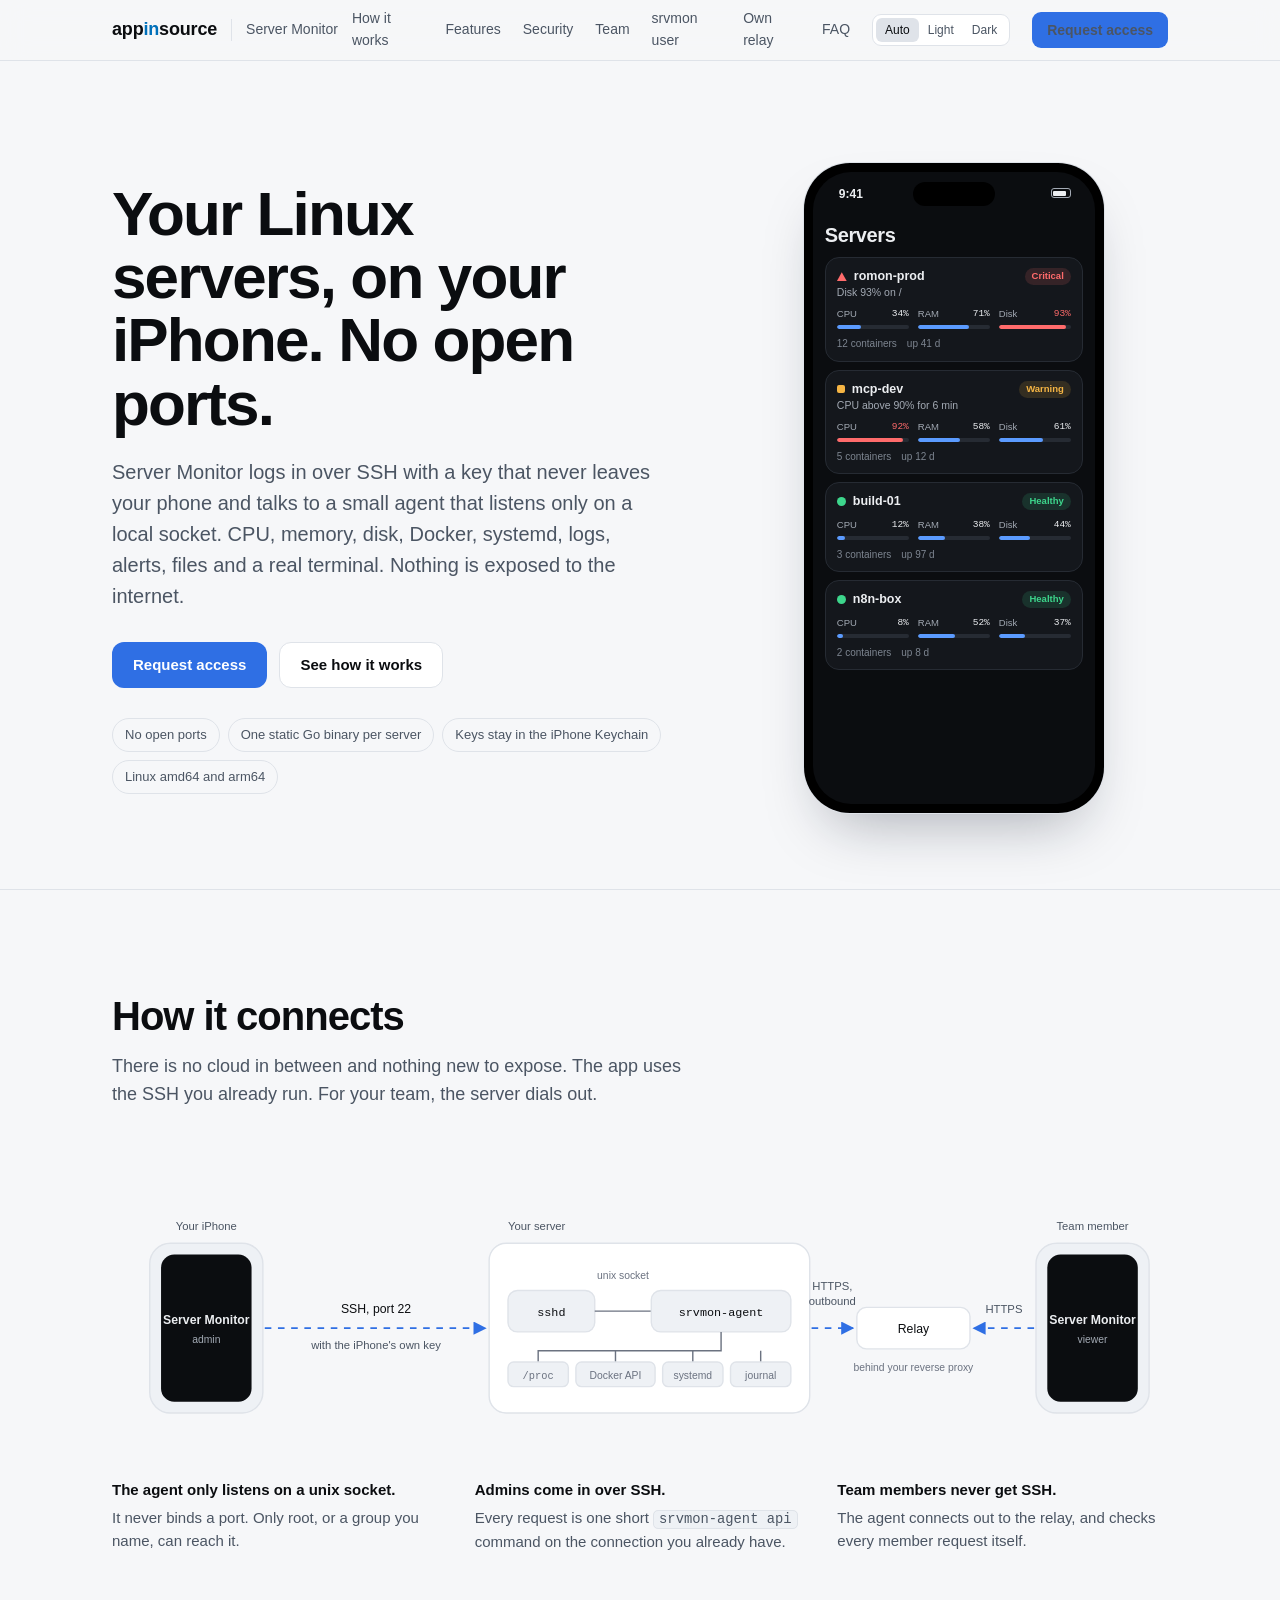
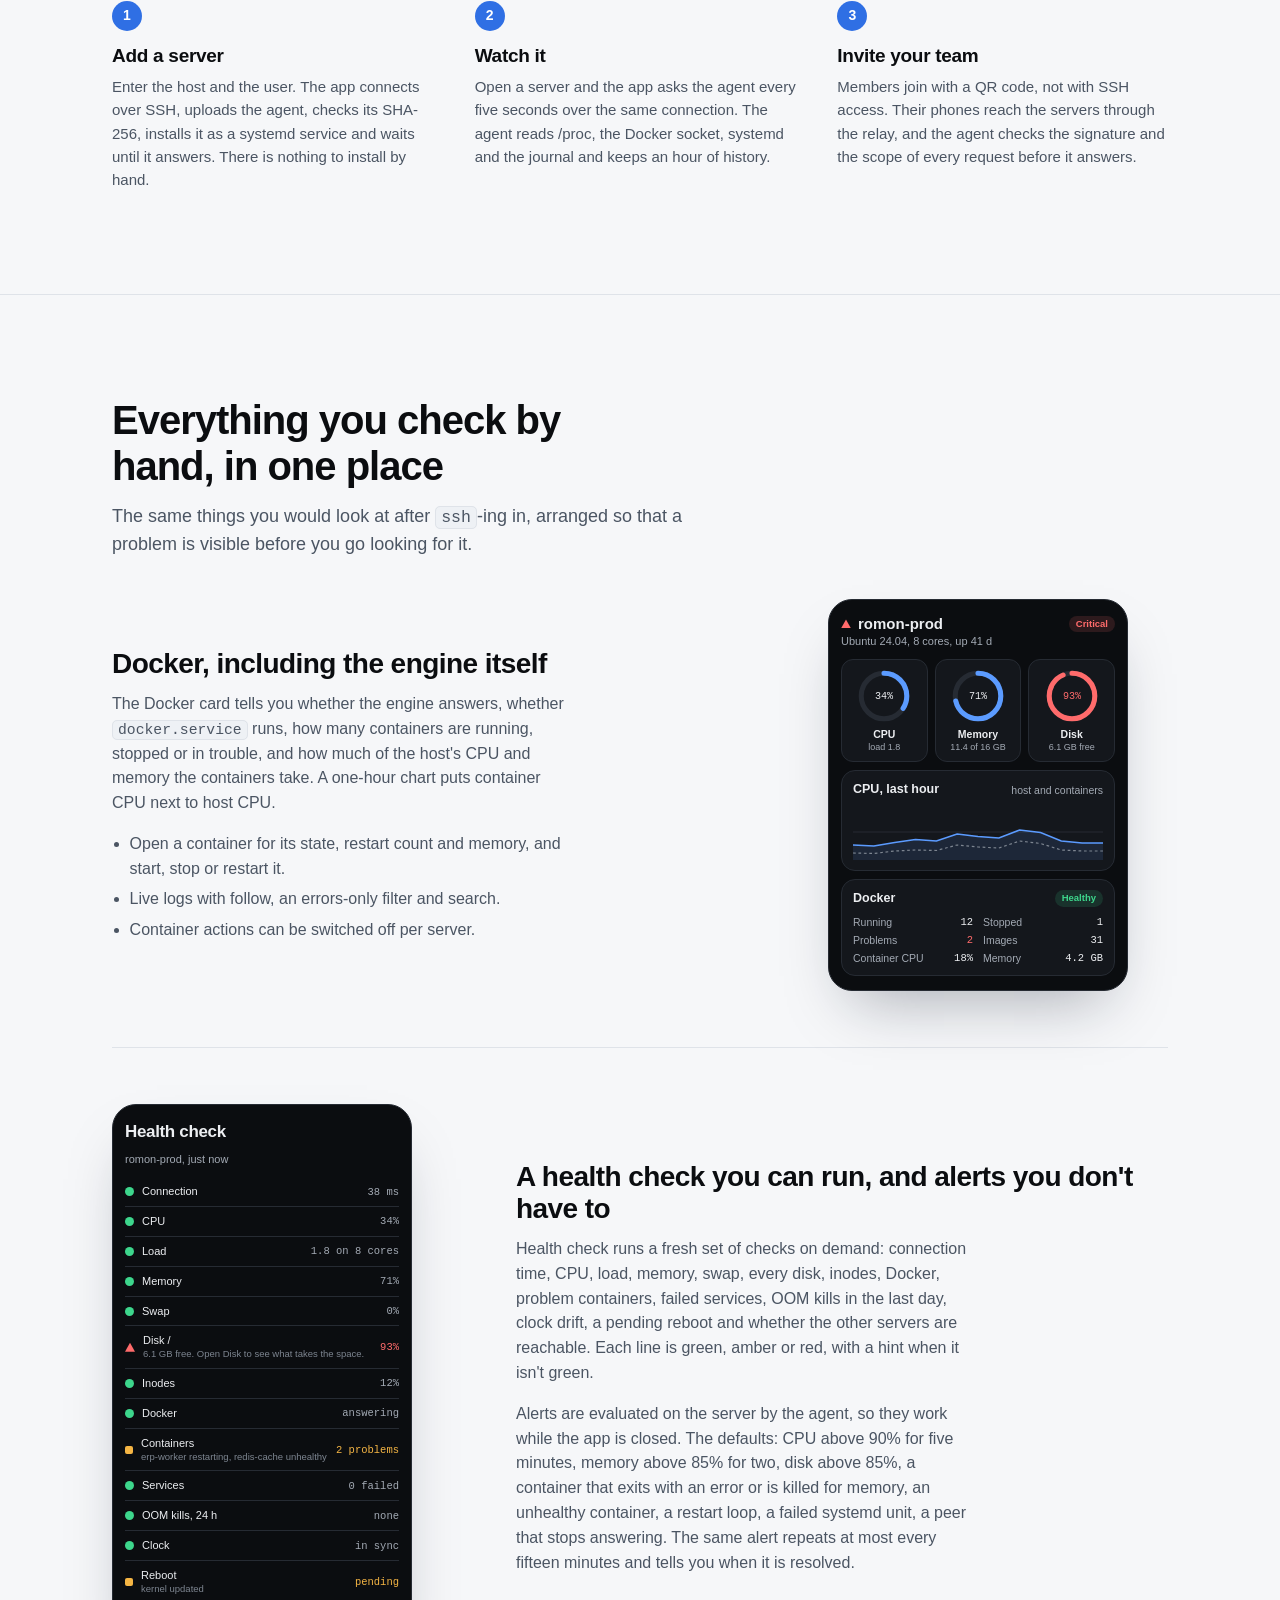
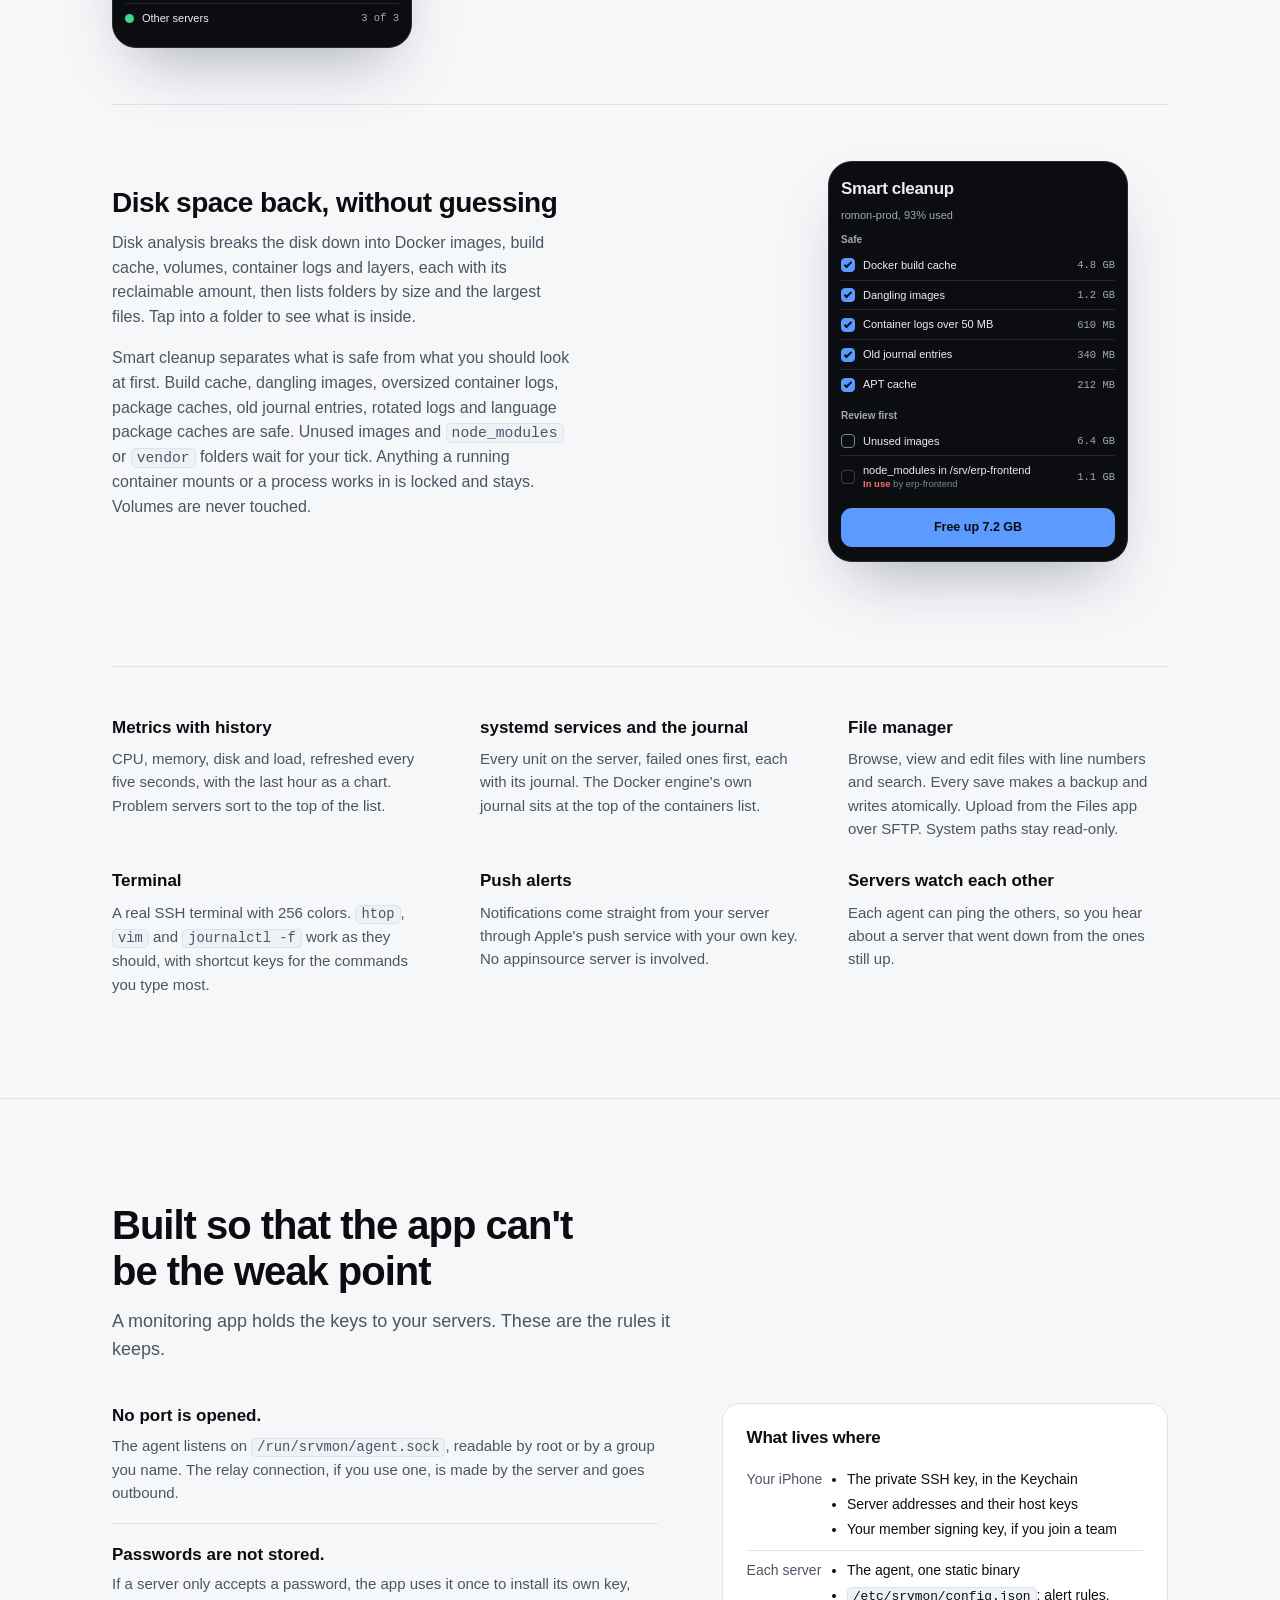
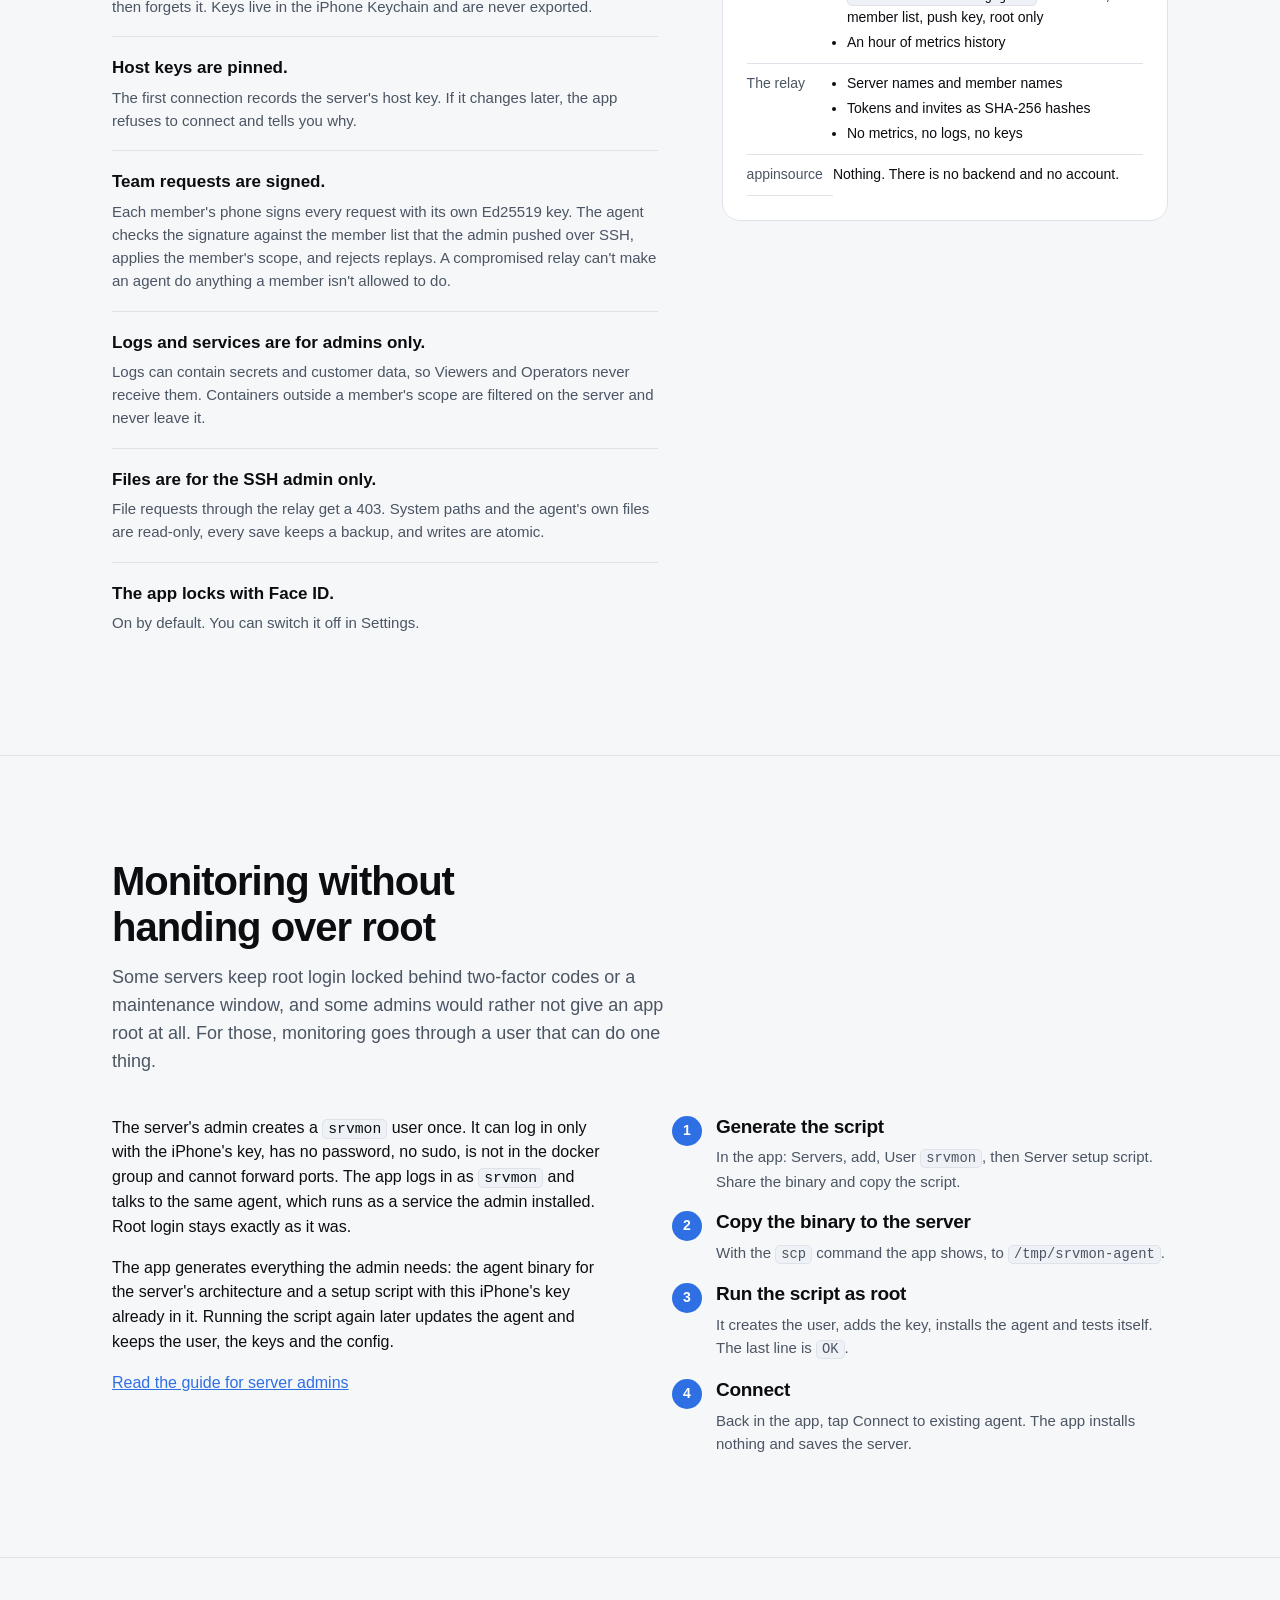
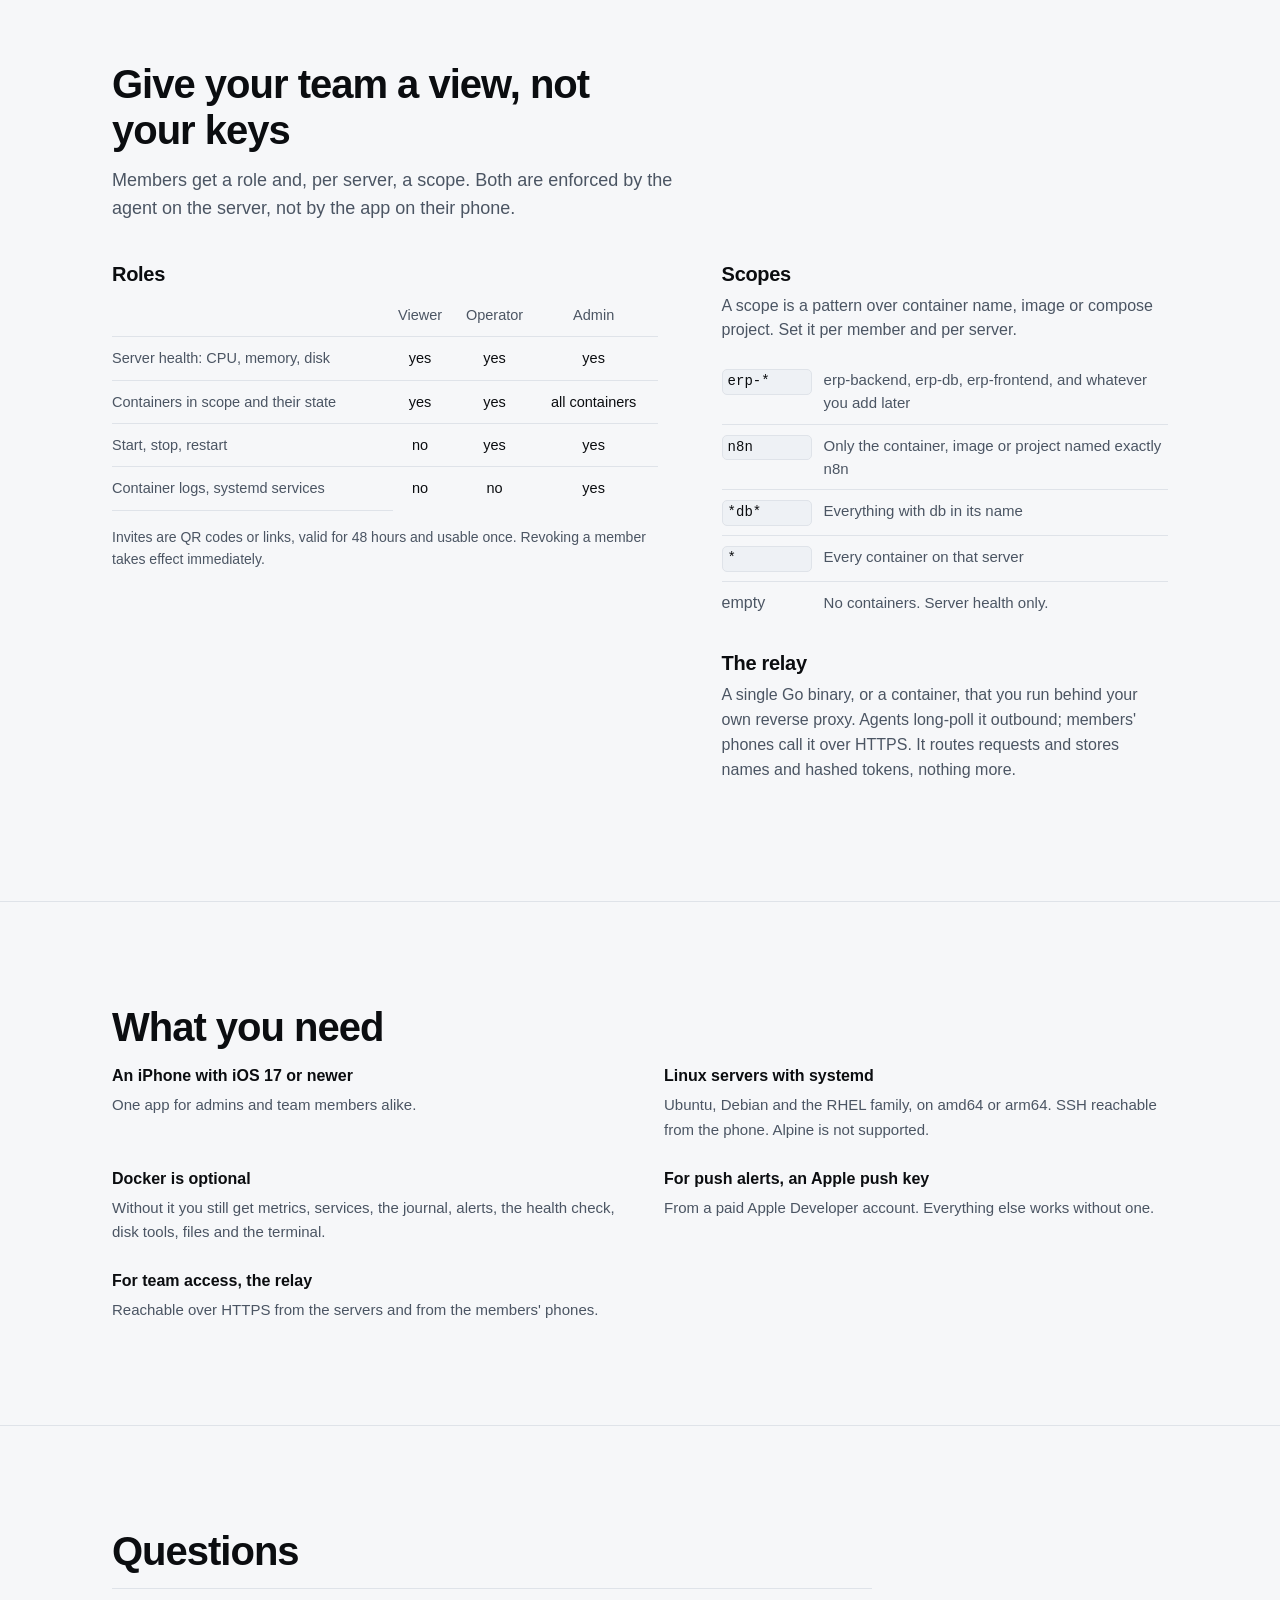
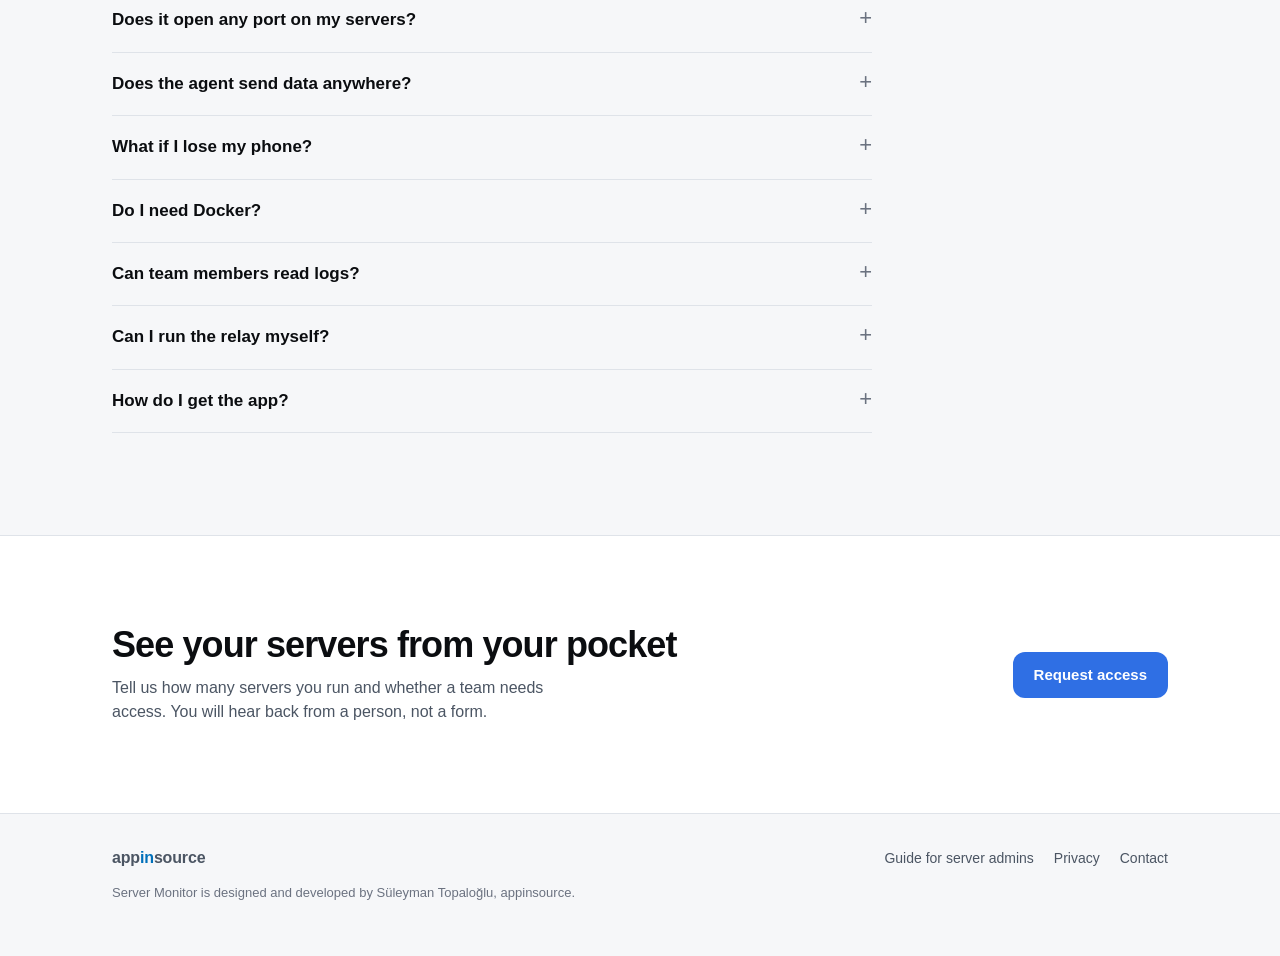
==== commit 63dc998f: "Self-hosted relay: question-and-answer setup assistant, release packages, website page; roadmap reco" ====
--- a/official/index.html
+++ b/official/index.html
@@ -31,6 +31,7 @@
       <a href="#security">Security</a>
       <a href="#team">Team</a>
       <a href="srvmon-user.html">srvmon user</a>
+      <a href="relay.html">Own relay</a>
       <a href="#faq">FAQ</a>
       <div class="theme" role="group" aria-label="Theme">
         <button type="button" data-theme-set="" aria-pressed="true">Auto</button>
